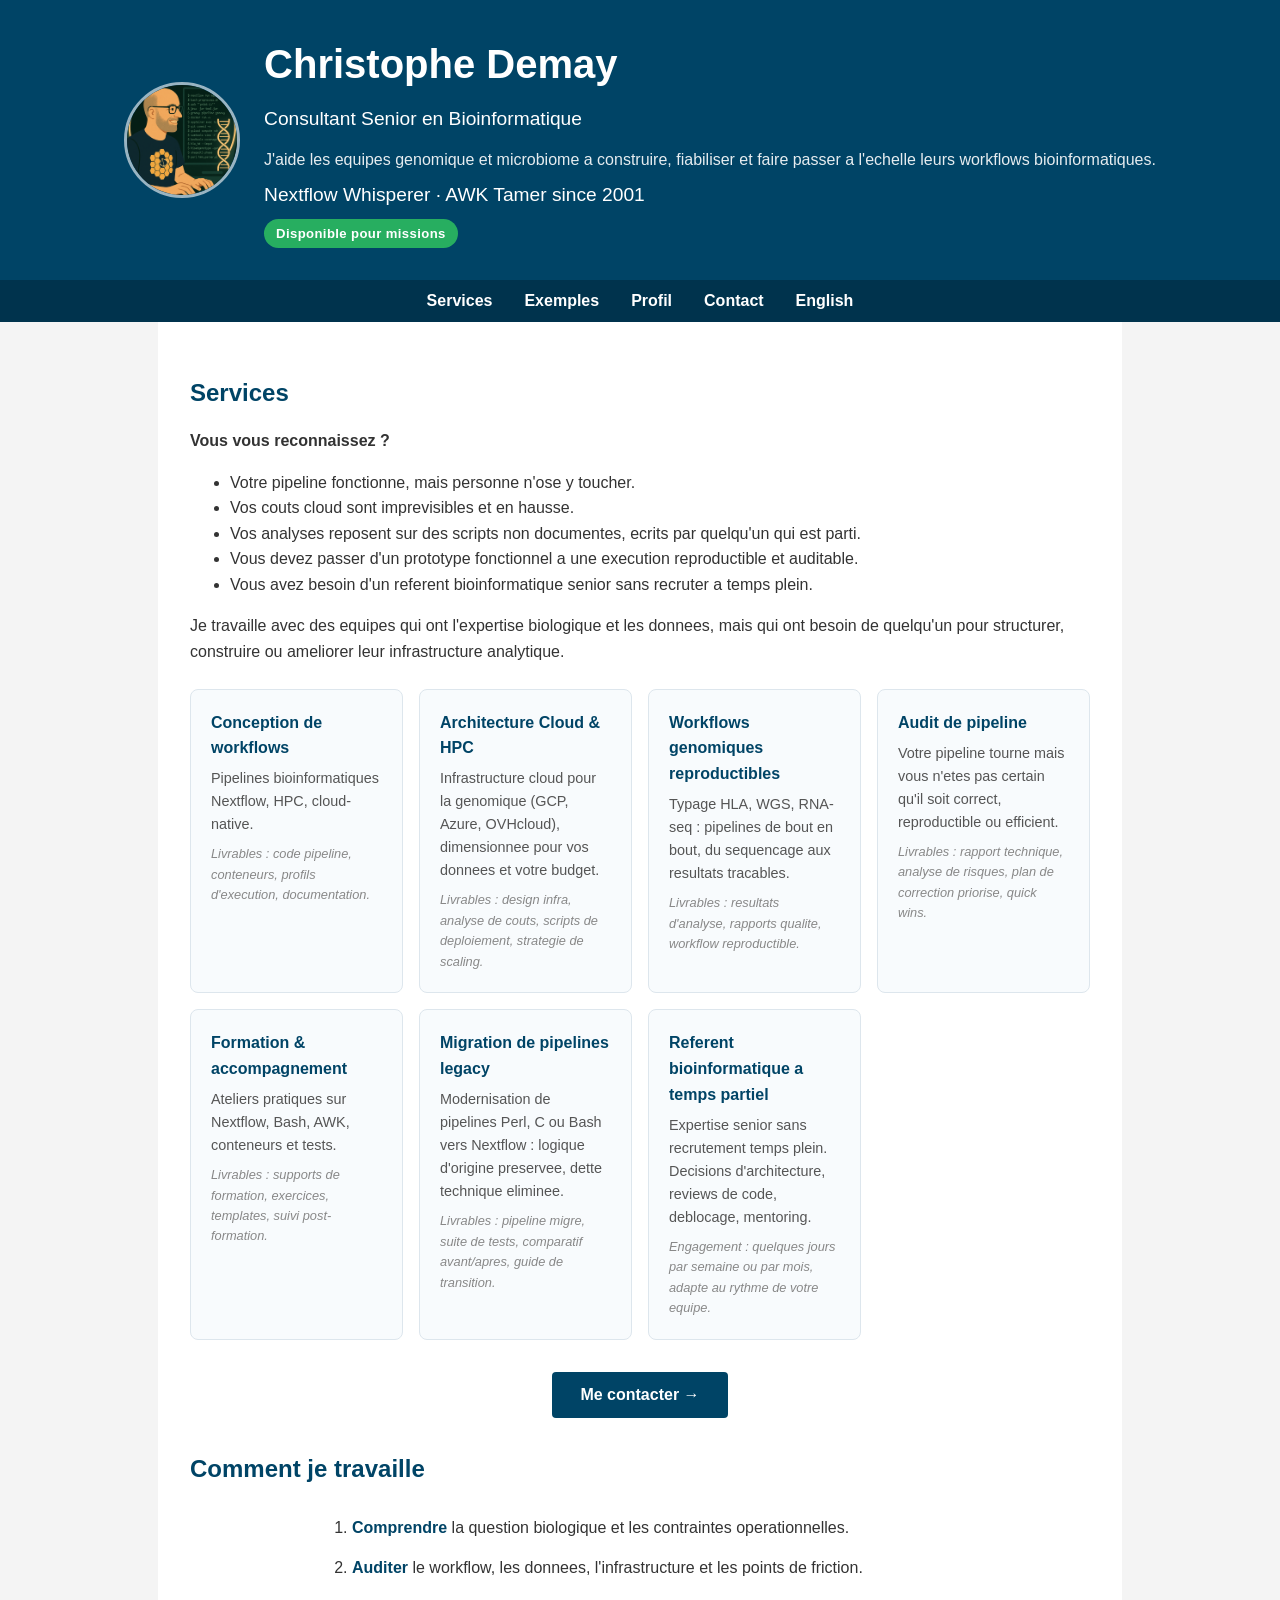
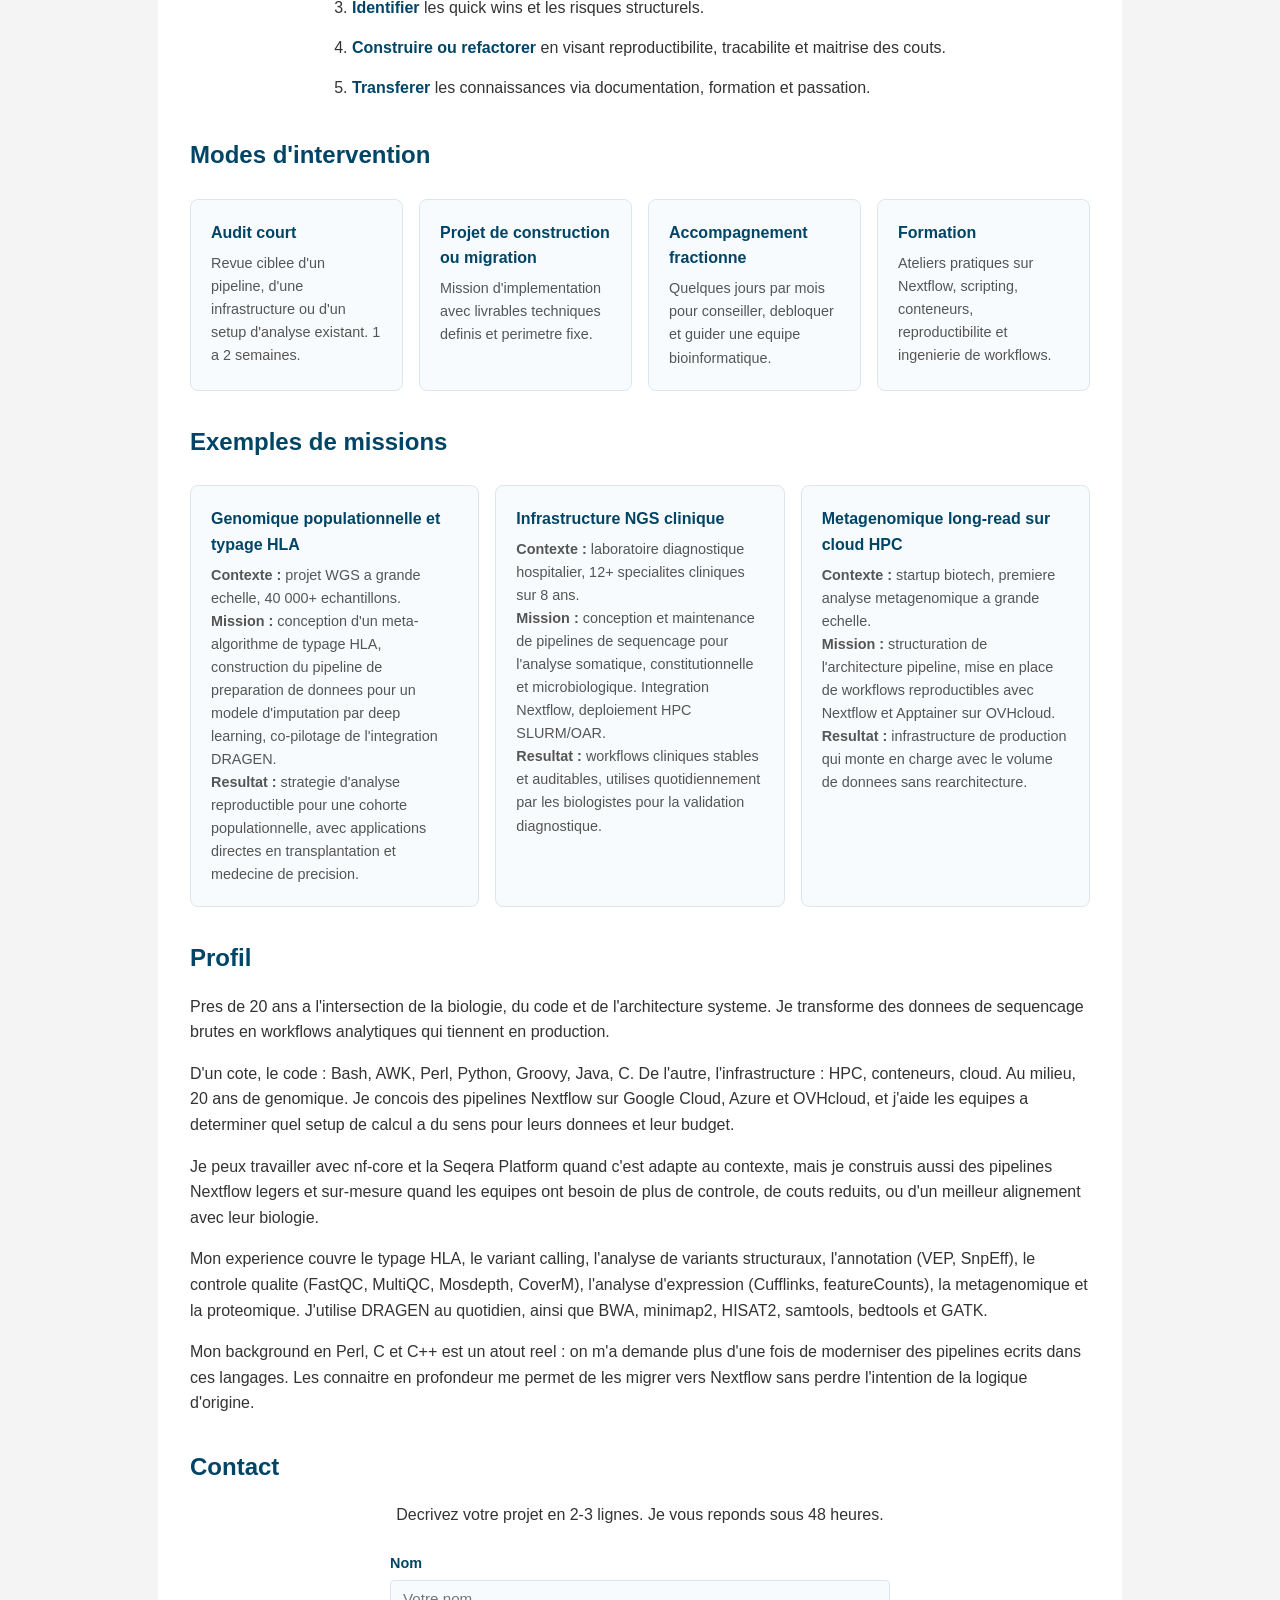
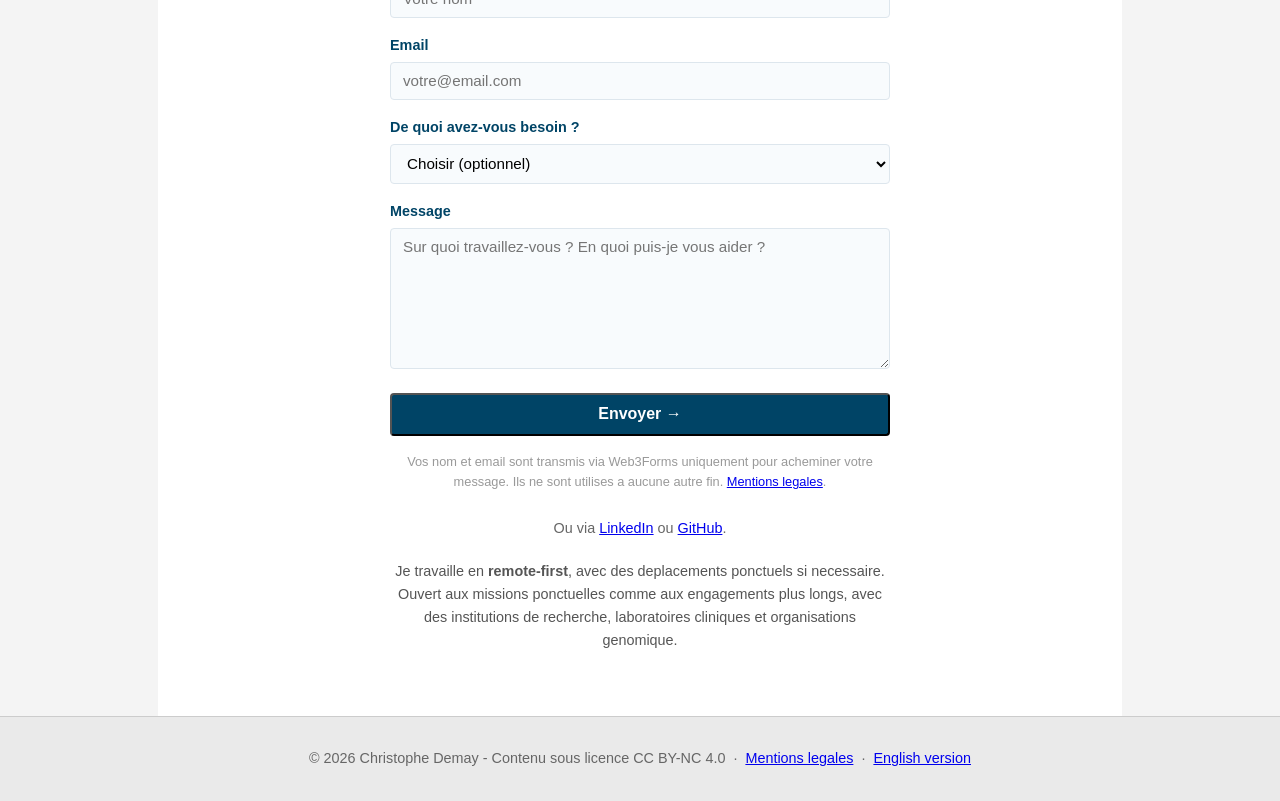
==== fr.html @ ed9c67dd "feat: add French landing page for client acquisition Create fr.html with commercial-oriented French " ====
<!DOCTYPE html>
<html lang="fr">
<head>
  <!-- Cookiebot script -->
  <script id="Cookiebot" src="https://consent.cookiebot.com/uc.js" data-cbid="8d330496-7b07-41db-9aa6-89eb2aed3927" data-blockingmode="auto" type="text/javascript"></script>
  <meta charset="UTF-8" />
  <meta name="viewport" content="width=device-width, initial-scale=1.0" />
  <meta name="description" content="Consultant freelance en bioinformatique : pipelines Nextflow, infrastructure HPC/cloud, migration de pipelines legacy, audit et accompagnement d'equipes genomique et microbiome." />
  <meta name="keywords" content="Christophe Demay, bioinformatique, consultant, Nextflow, genomique, pipelines, HPC, cloud, OVHcloud" />
  <meta name="author" content="Christophe Demay" />
  <title>Christophe Demay | Consultant Bioinformatique</title>
  <link rel="stylesheet" href="style.css" />
  <link rel="icon" href="favico.ico" />
  <link rel="canonical" href="https://chrstphdm.github.io/fr.html" />
  <link rel="alternate" hreflang="en" href="https://chrstphdm.github.io/" />
  <link rel="alternate" hreflang="fr" href="https://chrstphdm.github.io/fr.html" />
  <meta name="theme-color" content="#004466" />
  <meta property="og:type" content="profile" />
  <meta property="og:url" content="https://chrstphdm.github.io/fr.html" />
  <meta property="og:title" content="Christophe Demay | Consultant Bioinformatique" />
  <meta property="og:description" content="Consultant freelance en bioinformatique : pipelines Nextflow, infrastructure HPC/cloud, audit et accompagnement." />
  <meta property="og:image" content="https://chrstphdm.github.io/images/avatar.png" />
  <meta property="og:locale" content="fr_FR" />
</head>
<body>
  <header>
    <div class="header-inner">
      <img src="images/avatar.png" alt="Christophe Demay" class="avatar" />
      <div class="header-text">
        <h1>Christophe Demay</h1>
        <p>Consultant Senior en Bioinformatique</p>
        <p class="header-promise">J'aide les equipes genomique et microbiome a construire, fiabiliser et faire passer a l'echelle leurs workflows bioinformatiques.</p>
        <p>Nextflow Whisperer · AWK Tamer since 2001</p>
        <span class="badge-available">Disponible pour missions</span>
      </div>
    </div>
  </header>

  <nav>
    <ul>
      <li><a href="#services">Services</a></li>
      <li><a href="#exemples">Exemples</a></li>
      <li><a href="#profil">Profil</a></li>
      <li><a href="#contact">Contact</a></li>
      <li><a href="index.html">English</a></li>
    </ul>
  </nav>

  <main>
    <section id="services">
      <h2>Services</h2>
      <p><strong>Vous vous reconnaissez ?</strong></p>
      <ul>
        <li>Votre pipeline fonctionne, mais personne n'ose y toucher.</li>
        <li>Vos couts cloud sont imprevisibles et en hausse.</li>
        <li>Vos analyses reposent sur des scripts non documentes, ecrits par quelqu'un qui est parti.</li>
        <li>Vous devez passer d'un prototype fonctionnel a une execution reproductible et auditable.</li>
        <li>Vous avez besoin d'un referent bioinformatique senior sans recruter a temps plein.</li>
      </ul>
      <p>Je travaille avec des equipes qui ont l'expertise biologique et les donnees, mais qui ont besoin de quelqu'un pour structurer, construire ou ameliorer leur infrastructure analytique.</p>
      <div class="service-cards">
        <div class="card">
          <h3>Conception de workflows</h3>
          <p>Pipelines bioinformatiques Nextflow, HPC, cloud-native.</p>
          <p class="card-deliverables">Livrables : code pipeline, conteneurs, profils d'execution, documentation.</p>
        </div>
        <div class="card">
          <h3>Architecture Cloud & HPC</h3>
          <p>Infrastructure cloud pour la genomique (GCP, Azure, OVHcloud), dimensionnee pour vos donnees et votre budget.</p>
          <p class="card-deliverables">Livrables : design infra, analyse de couts, scripts de deploiement, strategie de scaling.</p>
        </div>
        <div class="card">
          <h3>Workflows genomiques reproductibles</h3>
          <p>Typage HLA, WGS, RNA-seq : pipelines de bout en bout, du sequencage aux resultats tracables.</p>
          <p class="card-deliverables">Livrables : resultats d'analyse, rapports qualite, workflow reproductible.</p>
        </div>
        <div class="card">
          <h3>Audit de pipeline</h3>
          <p>Votre pipeline tourne mais vous n'etes pas certain qu'il soit correct, reproductible ou efficient.</p>
          <p class="card-deliverables">Livrables : rapport technique, analyse de risques, plan de correction priorise, quick wins.</p>
        </div>
        <div class="card">
          <h3>Formation & accompagnement</h3>
          <p>Ateliers pratiques sur Nextflow, Bash, AWK, conteneurs et tests.</p>
          <p class="card-deliverables">Livrables : supports de formation, exercices, templates, suivi post-formation.</p>
        </div>
        <div class="card">
          <h3>Migration de pipelines legacy</h3>
          <p>Modernisation de pipelines Perl, C ou Bash vers Nextflow : logique d'origine preservee, dette technique eliminee.</p>
          <p class="card-deliverables">Livrables : pipeline migre, suite de tests, comparatif avant/apres, guide de transition.</p>
        </div>
        <div class="card">
          <h3>Referent bioinformatique a temps partiel</h3>
          <p>Expertise senior sans recrutement temps plein. Decisions d'architecture, reviews de code, deblocage, mentoring.</p>
          <p class="card-deliverables">Engagement : quelques jours par semaine ou par mois, adapte au rythme de votre equipe.</p>
        </div>
      </div>
      <p style="text-align: center; margin-top: 1.5rem;">
        <a href="#contact" class="btn-cta">Me contacter →</a>
      </p>
    </section>

    <section id="methode">
      <h2>Comment je travaille</h2>
      <ol class="how-steps">
        <li><strong>Comprendre</strong> la question biologique et les contraintes operationnelles.</li>
        <li><strong>Auditer</strong> le workflow, les donnees, l'infrastructure et les points de friction.</li>
        <li><strong>Identifier</strong> les quick wins et les risques structurels.</li>
        <li><strong>Construire ou refactorer</strong> en visant reproductibilite, tracabilite et maitrise des couts.</li>
        <li><strong>Transferer</strong> les connaissances via documentation, formation et passation.</li>
      </ol>
    </section>

    <section id="engagement">
      <h2>Modes d'intervention</h2>
      <div class="service-cards">
        <div class="card">
          <h3>Audit court</h3>
          <p>Revue ciblee d'un pipeline, d'une infrastructure ou d'un setup d'analyse existant. 1 a 2 semaines.</p>
        </div>
        <div class="card">
          <h3>Projet de construction ou migration</h3>
          <p>Mission d'implementation avec livrables techniques definis et perimetre fixe.</p>
        </div>
        <div class="card">
          <h3>Accompagnement fractionne</h3>
          <p>Quelques jours par mois pour conseiller, debloquer et guider une equipe bioinformatique.</p>
        </div>
        <div class="card">
          <h3>Formation</h3>
          <p>Ateliers pratiques sur Nextflow, scripting, conteneurs, reproductibilite et ingenierie de workflows.</p>
        </div>
      </div>
    </section>

    <section id="exemples">
      <h2>Exemples de missions</h2>
      <div class="service-cards">
        <div class="card">
          <h3>Genomique populationnelle et typage HLA</h3>
          <p><strong>Contexte :</strong> projet WGS a grande echelle, 40 000+ echantillons.</p>
          <p><strong>Mission :</strong> conception d'un meta-algorithme de typage HLA, construction du pipeline de preparation de donnees pour un modele d'imputation par deep learning, co-pilotage de l'integration DRAGEN.</p>
          <p><strong>Resultat :</strong> strategie d'analyse reproductible pour une cohorte populationnelle, avec applications directes en transplantation et medecine de precision.</p>
        </div>
        <div class="card">
          <h3>Infrastructure NGS clinique</h3>
          <p><strong>Contexte :</strong> laboratoire diagnostique hospitalier, 12+ specialites cliniques sur 8 ans.</p>
          <p><strong>Mission :</strong> conception et maintenance de pipelines de sequencage pour l'analyse somatique, constitutionnelle et microbiologique. Integration Nextflow, deploiement HPC SLURM/OAR.</p>
          <p><strong>Resultat :</strong> workflows cliniques stables et auditables, utilises quotidiennement par les biologistes pour la validation diagnostique.</p>
        </div>
        <div class="card">
          <h3>Metagenomique long-read sur cloud HPC</h3>
          <p><strong>Contexte :</strong> startup biotech, premiere analyse metagenomique a grande echelle.</p>
          <p><strong>Mission :</strong> structuration de l'architecture pipeline, mise en place de workflows reproductibles avec Nextflow et Apptainer sur OVHcloud.</p>
          <p><strong>Resultat :</strong> infrastructure de production qui monte en charge avec le volume de donnees sans rearchitecture.</p>
        </div>
      </div>
    </section>

    <section id="profil">
      <h2>Profil</h2>
      <p>
        Pres de 20 ans a l'intersection de la biologie, du code et de l'architecture systeme. Je transforme des donnees de sequencage brutes en workflows analytiques qui tiennent en production.
      </p>
      <p>
        D'un cote, le code : Bash, AWK, Perl, Python, Groovy, Java, C. De l'autre, l'infrastructure : HPC, conteneurs, cloud. Au milieu, 20 ans de genomique. Je concois des pipelines Nextflow sur Google Cloud, Azure et OVHcloud, et j'aide les equipes a determiner quel setup de calcul a du sens pour leurs donnees et leur budget.
      </p>
      <p>
        Je peux travailler avec nf-core et la Seqera Platform quand c'est adapte au contexte, mais je construis aussi des pipelines Nextflow legers et sur-mesure quand les equipes ont besoin de plus de controle, de couts reduits, ou d'un meilleur alignement avec leur biologie.
      </p>
      <p>
        Mon experience couvre le typage HLA, le variant calling, l'analyse de variants structuraux, l'annotation (VEP, SnpEff), le controle qualite (FastQC, MultiQC, Mosdepth, CoverM), l'analyse d'expression (Cufflinks, featureCounts), la metagenomique et la proteomique. J'utilise DRAGEN au quotidien, ainsi que BWA, minimap2, HISAT2, samtools, bedtools et GATK.
      </p>
      <p>
        Mon background en Perl, C et C++ est un atout reel : on m'a demande plus d'une fois de moderniser des pipelines ecrits dans ces langages. Les connaitre en profondeur me permet de les migrer vers Nextflow sans perdre l'intention de la logique d'origine.
      </p>
    </section>

    <section id="contact">
      <h2>Contact</h2>
      <p style="text-align: center;">
        Decrivez votre projet en 2-3 lignes. Je vous reponds sous 48 heures.
      </p>
      <form action="https://api.web3forms.com/submit" method="POST" class="contact-form">
        <input type="hidden" name="access_key" value="b8518cfd-b0be-4934-83a4-379d0adad2c5" />
        <input type="hidden" name="subject" value="Nouveau message depuis chrstphdm.github.io (FR)" />
        <input type="hidden" name="redirect" value="https://chrstphdm.github.io/fr.html?sent=1" />
        <input type="checkbox" name="botcheck" style="display:none" />
        <div class="form-group">
          <label for="name">Nom</label>
          <input type="text" id="name" name="name" required placeholder="Votre nom" autocomplete="name" />
        </div>
        <div class="form-group">
          <label for="email">Email</label>
          <input type="email" id="email" name="email" required placeholder="votre@email.com" autocomplete="email" />
        </div>
        <div class="form-group">
          <label for="need">De quoi avez-vous besoin ?</label>
          <select id="need" name="need">
            <option value="" selected>Choisir (optionnel)</option>
            <option value="Audit de pipeline">Audit de pipeline</option>
            <option value="Developpement Nextflow">Developpement Nextflow</option>
            <option value="Architecture Cloud/HPC">Architecture Cloud/HPC</option>
            <option value="Migration legacy">Migration legacy</option>
            <option value="Formation">Formation</option>
            <option value="Referent a temps partiel">Referent a temps partiel</option>
            <option value="Je ne sais pas encore">Je ne sais pas encore</option>
          </select>
        </div>
        <div class="form-group">
          <label for="message">Message</label>
          <textarea id="message" name="message" rows="5" required placeholder="Sur quoi travaillez-vous ? En quoi puis-je vous aider ?"></textarea>
        </div>
        <button type="submit" class="btn-cta">Envoyer →</button>
        <p class="form-privacy">Vos nom et email sont transmis via Web3Forms uniquement pour acheminer votre message. Ils ne sont utilises a aucune autre fin. <a href="mentions-legales.html">Mentions legales</a>.</p>
      </form>
      <p style="text-align: center; margin-top: 1.5rem; font-size: 0.9rem; color: #666;">
        Ou via
        <a href="https://www.linkedin.com/in/christophedemay" target="_blank" rel="noopener noreferrer">LinkedIn</a>
        ou
        <a href="https://github.com/chrstphdm" target="_blank" rel="noopener noreferrer">GitHub</a>.
      </p>
      <p class="contact-note">
        Je travaille en <strong>remote-first</strong>, avec des deplacements ponctuels si necessaire.
        Ouvert aux missions ponctuelles comme aux engagements plus longs, avec des institutions de recherche,
        laboratoires cliniques et organisations genomique.
      </p>
    </section>
  </main>

  <button id="back-to-top" aria-label="Retour en haut" onclick="window.scrollTo({top:0,behavior:'smooth'})">↑</button>

  <footer>
    <p>&copy; 2026 Christophe Demay - Contenu sous licence CC BY-NC 4.0 &nbsp;·&nbsp; <a href="mentions-legales.html">Mentions legales</a> &nbsp;·&nbsp; <a href="index.html">English version</a></p>
  </footer>
  <script>
    const btn = document.getElementById('back-to-top');
    window.addEventListener('scroll', () => {
      btn.classList.toggle('visible', window.scrollY > 300);
    });

    if (new URLSearchParams(window.location.search).get('sent') === '1') {
      const banner = document.createElement('div');
      banner.className = 'sent-banner';
      banner.textContent = 'Message envoye. Je vous reponds sous 48 heures.';
      document.body.prepend(banner);
      setTimeout(() => banner.remove(), 6000);
    }
  </script>
</body>
</html>
---- style.css ----
/* Header with avatar */
.header-inner {
  display: flex;
  align-items: center;
  justify-content: center;
  gap: 1.5rem;
  flex-wrap: wrap;
}

.header-text {
  text-align: left;
}

.avatar {
  width: 110px;
  height: 110px;
  border-radius: 50%;
  border: 3px solid rgba(255, 255, 255, 0.6);
  object-fit: cover;
  flex-shrink: 0;
}

.badge-available {
  display: inline-block;
  margin-top: 0.5rem;
  padding: 0.25rem 0.75rem;
  background: #27ae60;
  color: #fff;
  border-radius: 999px;
  font-size: 0.82rem;
  font-weight: 600;
  letter-spacing: 0.03em;
}

/* General styles */
html {
  scroll-behavior: smooth;
}

body {
    font-family: -apple-system, BlinkMacSystemFont, "Segoe UI", Roboto, Oxygen, Ubuntu, Cantarell, "Open Sans", "Helvetica Neue", sans-serif;
    line-height: 1.6;
    margin: 0;
    padding: 0;
    background-color: #f4f4f4;
    color: #333;
  }
  
  /* Header */
  header {
    background: #004466;
    color: #fff;
    padding: 2rem 1rem;
    text-align: center;
  }
  
  header h1 {
    margin: 0;
    font-size: 2.5rem;
  }
  
  header p {
    margin: 0.5rem 0 0;
    font-size: 1.2rem;
  }
  
  /* Navigation */
  nav {
    background: #00334d;
    padding: 0.5rem;
  }
  
  nav ul {
    list-style: none;
    display: flex;
    justify-content: center;
    margin: 0;
    padding: 0;
  }
  
  nav li {
    margin: 0 1rem;
  }
  
  nav a {
    color: #fff;
    text-decoration: none;
    font-weight: bold;
  }
  
  nav a:hover {
    text-decoration: underline;
  }
  
  /* Main content */
  main {
    padding: 2rem;
    max-width: 900px;
    margin: auto;
    background: #fff;
  }
  
  section {
    margin-bottom: 2rem;
  }
  
  h2 {
    color: #004466;
    margin-bottom: 1rem;
  }
  
  /* Footer */
  footer {
    background: #eaeaea;
    text-align: center;
    padding: 1rem;
    font-size: 0.9rem;
    color: #666;
    border-top: 1px solid #ccc;
  }
  
  /* Responsive */
  @media (max-width: 600px) {
    nav ul {
      flex-direction: column;
    }
  
    nav li {
      margin: 0.5rem 0;
    }
  
    main {
      padding: 1rem;
    }

    .header-text {
      text-align: center;
    }
  }

/* Service cards */
.service-cards {
  display: grid;
  grid-template-columns: repeat(auto-fit, minmax(200px, 1fr));
  gap: 1rem;
  margin: 1.5rem 0;
}

.card {
  border: 1px solid #dde6ed;
  border-radius: 8px;
  padding: 1.25rem;
  background: #f8fbfd;
  transition: box-shadow 0.2s;
}

.card:hover {
  box-shadow: 0 4px 12px rgba(0, 68, 102, 0.12);
}

.card h3 {
  color: #004466;
  margin: 0 0 0.4rem;
  font-size: 1rem;
}

.card p {
  margin: 0;
  font-size: 0.9rem;
  color: #555;
}

.card-deliverables {
  margin-top: 0.5rem !important;
  font-size: 0.8rem !important;
  color: #888 !important;
  font-style: italic;
}

.header-promise {
  font-size: 1rem;
  opacity: 0.9;
  font-weight: 400;
  margin-top: 0.75rem !important;
  margin-bottom: 0.25rem !important;
}

.how-steps {
  max-width: 600px;
  margin: 1.5rem auto;
  padding-left: 1.5rem;
  line-height: 2;
  font-size: 1rem;
  color: #333;
}

.how-steps li {
  margin-bottom: 0.5rem;
}

.how-steps strong {
  color: #004466;
}

  /* Logo grid for collaborations */
  .logo-grid {
    display: flex;
    flex-wrap: wrap;
    gap: 1.5rem;
    justify-content: center;
    align-items: center;
    margin: 1.5rem 0;
  }

  .logo-grid img {
    max-height: 80px;
    max-width: 160px;
    object-fit: contain;
    filter: grayscale(100%);
    transition: filter 0.3s ease;
  }

  .logo-grid img:hover {
    filter: none;
  }

.contact-icons {
  display: flex;
  gap: 1.5rem;
  justify-content: center;
  align-items: center;
  margin-top: 1rem;
}

.contact-icons img {
  width: 32px;
  height: 32px;
  filter: grayscale(100%);
  transition: filter 0.3s ease;
}

.contact-icons img:hover {
  filter: none;
}

.hero {
  background-color: #eaf3f9;
  color: #00334d;
  text-align: center;
  padding: 1rem;
  font-size: 1.2rem;
  font-weight: 500;
  border-bottom: 1px solid #ccc;
}

.btn-cta {
  display: inline-block;
  margin-top: 0.5rem;
  padding: 0.65rem 1.75rem;
  background: #004466;
  color: #fff;
  border-radius: 4px;
  text-decoration: none;
  font-weight: 600;
  font-size: 1rem;
  transition: background 0.2s;
}

.btn-cta:hover {
  background: #00334d;
}

.contact-form {
  max-width: 500px;
  margin: 1.5rem auto 0;
  display: flex;
  flex-direction: column;
  gap: 1rem;
}

.form-group {
  display: flex;
  flex-direction: column;
  gap: 0.3rem;
}

.form-group label {
  font-size: 0.9rem;
  font-weight: 600;
  color: #004466;
}

.form-group input,
.form-group textarea,
.form-group select {
  padding: 0.6rem 0.75rem;
  border: 1px solid #dde6ed;
  border-radius: 4px;
  font-size: 0.95rem;
  font-family: inherit;
  background: #f8fbfd;
  transition: border-color 0.2s;
}

.form-group input:focus,
.form-group textarea:focus,
.form-group select:focus {
  outline: none;
  border-color: #004466;
  background: #fff;
}

.form-group textarea {
  resize: vertical;
  min-height: 120px;
}

.sent-banner {
  position: fixed;
  top: 1rem;
  left: 50%;
  transform: translateX(-50%);
  background: #27ae60;
  color: #fff;
  padding: 0.75rem 1.5rem;
  border-radius: 4px;
  font-weight: 600;
  font-size: 0.95rem;
  z-index: 200;
  box-shadow: 0 2px 8px rgba(0,0,0,0.15);
}

#back-to-top {
  position: fixed;
  bottom: 1.5rem;
  right: 1.5rem;
  width: 44px;
  height: 44px;
  background: #004466;
  color: #fff;
  border: none;
  border-radius: 50%;
  font-size: 1.1rem;
  cursor: pointer;
  opacity: 0;
  visibility: hidden;
  transition: opacity 0.3s, visibility 0.3s;
  z-index: 100;
}

#back-to-top.visible {
  opacity: 0.8;
  visibility: visible;
}

#back-to-top:hover {
  opacity: 1;
}

.form-privacy {
  font-size: 0.8rem;
  color: #999;
  text-align: center;
  margin: 0;
}

.publications-earlier {
  font-size: 0.8rem;
  color: #999;
  text-transform: uppercase;
  letter-spacing: 0.06em;
  margin: 1.5rem 0 0.25rem 30px;
}

.contact-note {
  text-align: center;
  margin-top: 1.25rem;
  font-size: 0.9rem;
  color: #555;
  max-width: 500px;
  margin-left: auto;
  margin-right: auto;
}

/* Project & publications timeline styling */
#projects ul, #publications ul {
  list-style: none;
  padding-left: 0;
  position: relative;
}

#projects ul::before, #publications ul::before {
  content: '';
  position: absolute;
  left: 10px;
  top: 0;
  bottom: 0;
  width: 2px;
  background: #ccc;
}

#projects li, #publications li {
  position: relative;
  padding-left: 30px;
  margin-bottom: 1.5rem;
}

#projects li::before, #publications li::before {
  content: '';
  position: absolute;
  left: 4px;
  top: 6px;
  width: 12px;
  height: 12px;
  background: #004466;
  border-radius: 50%;
}
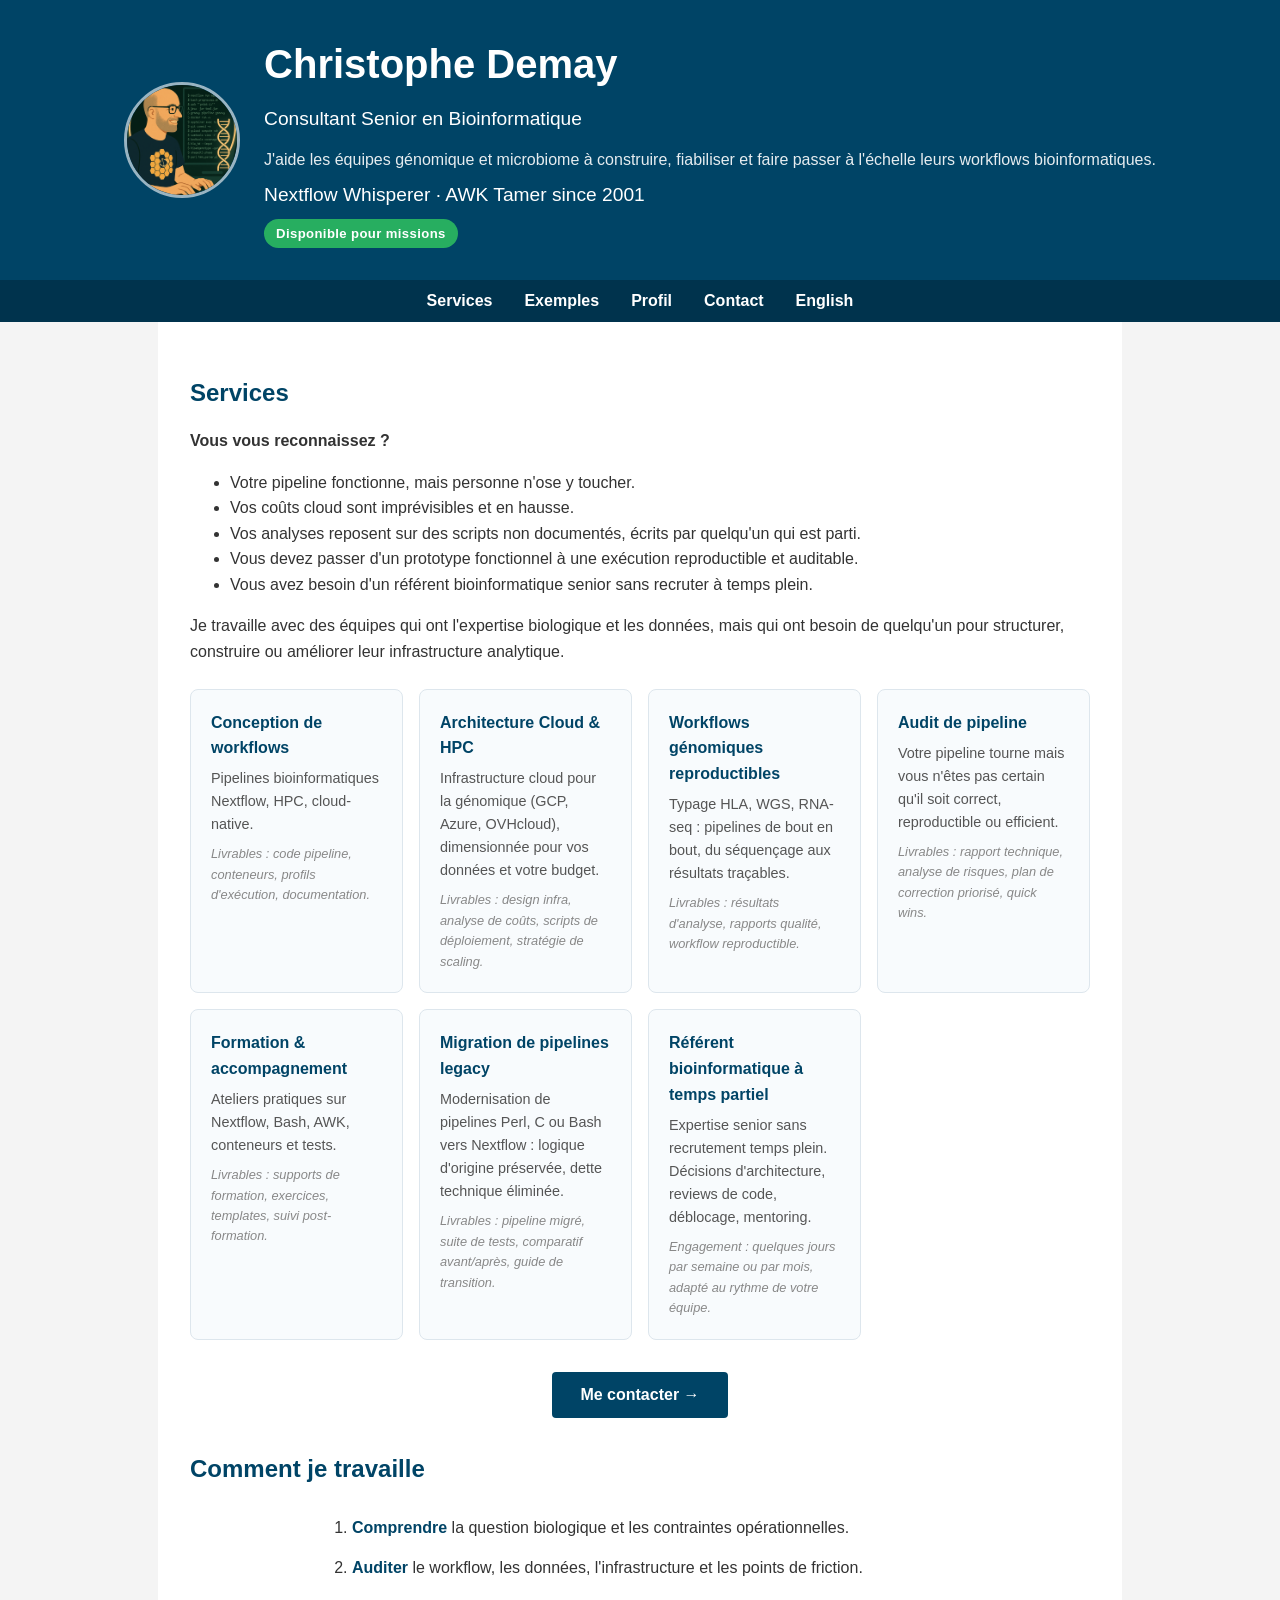
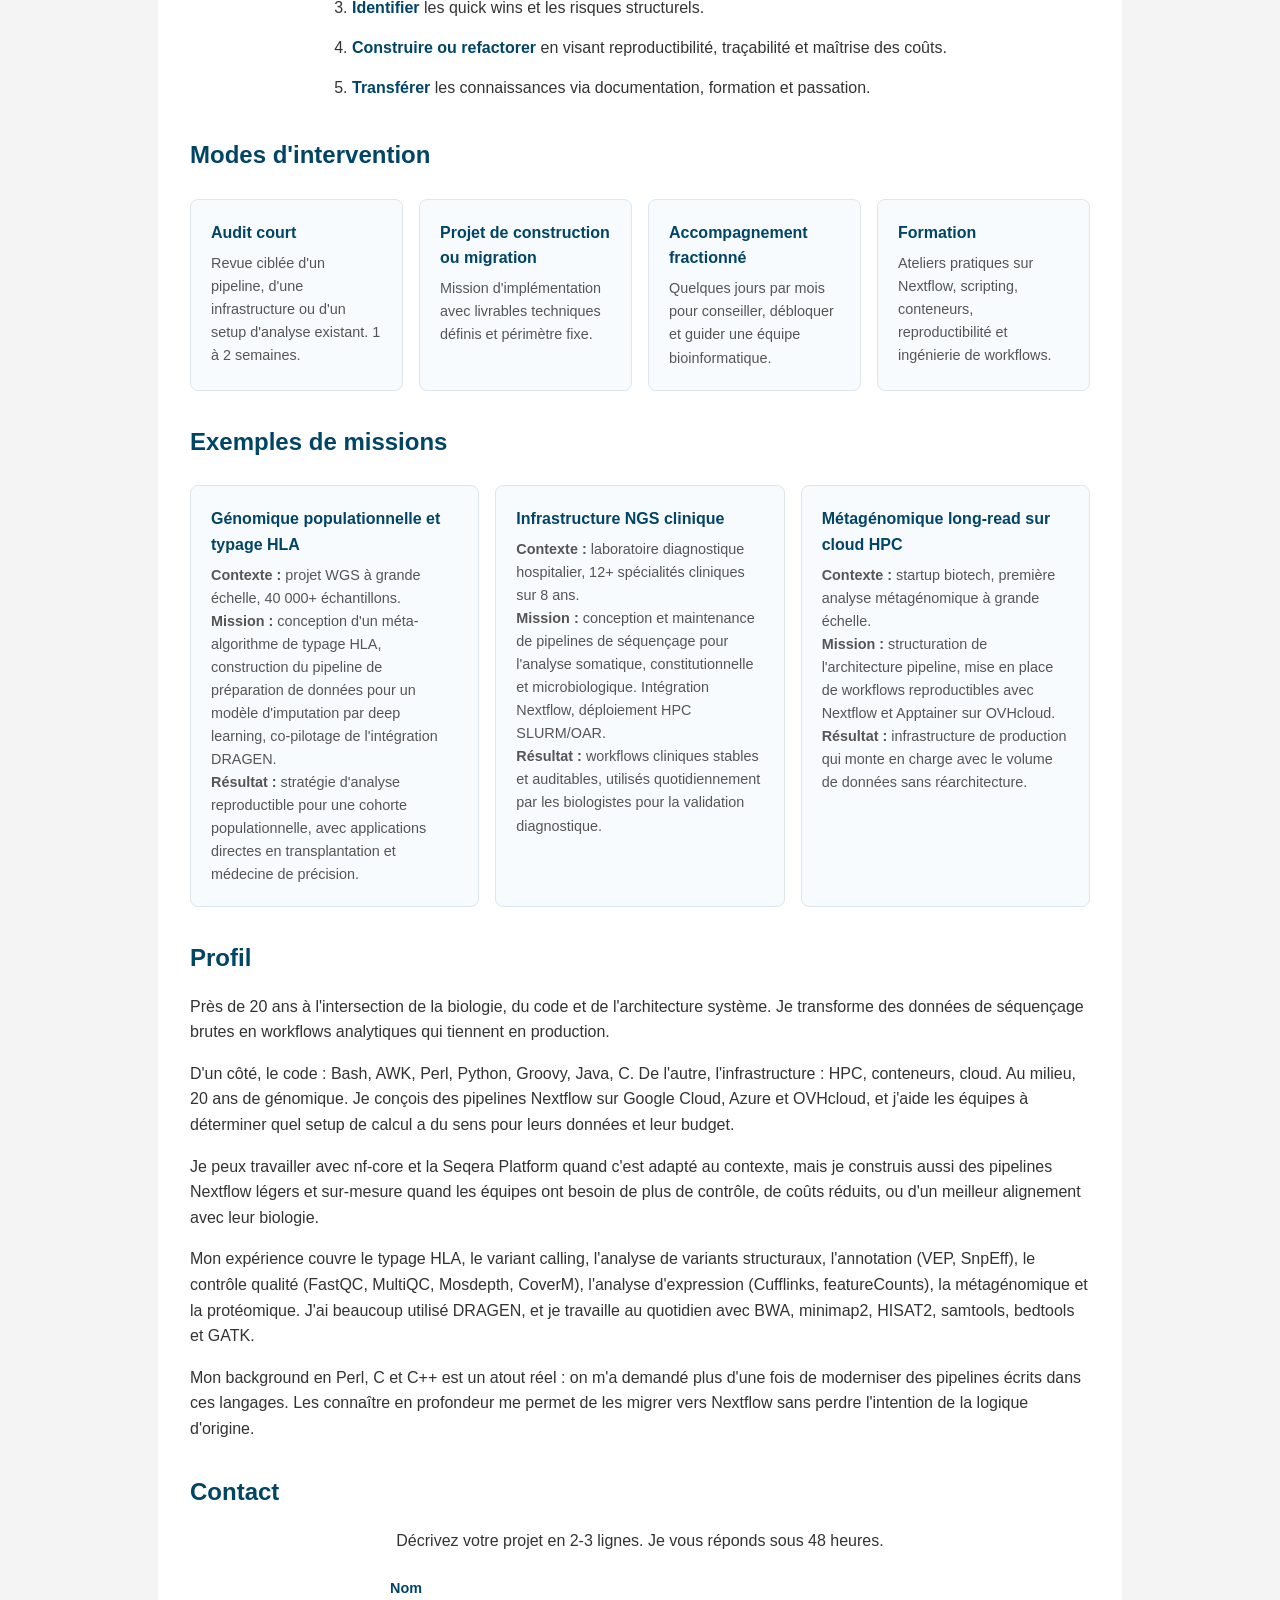
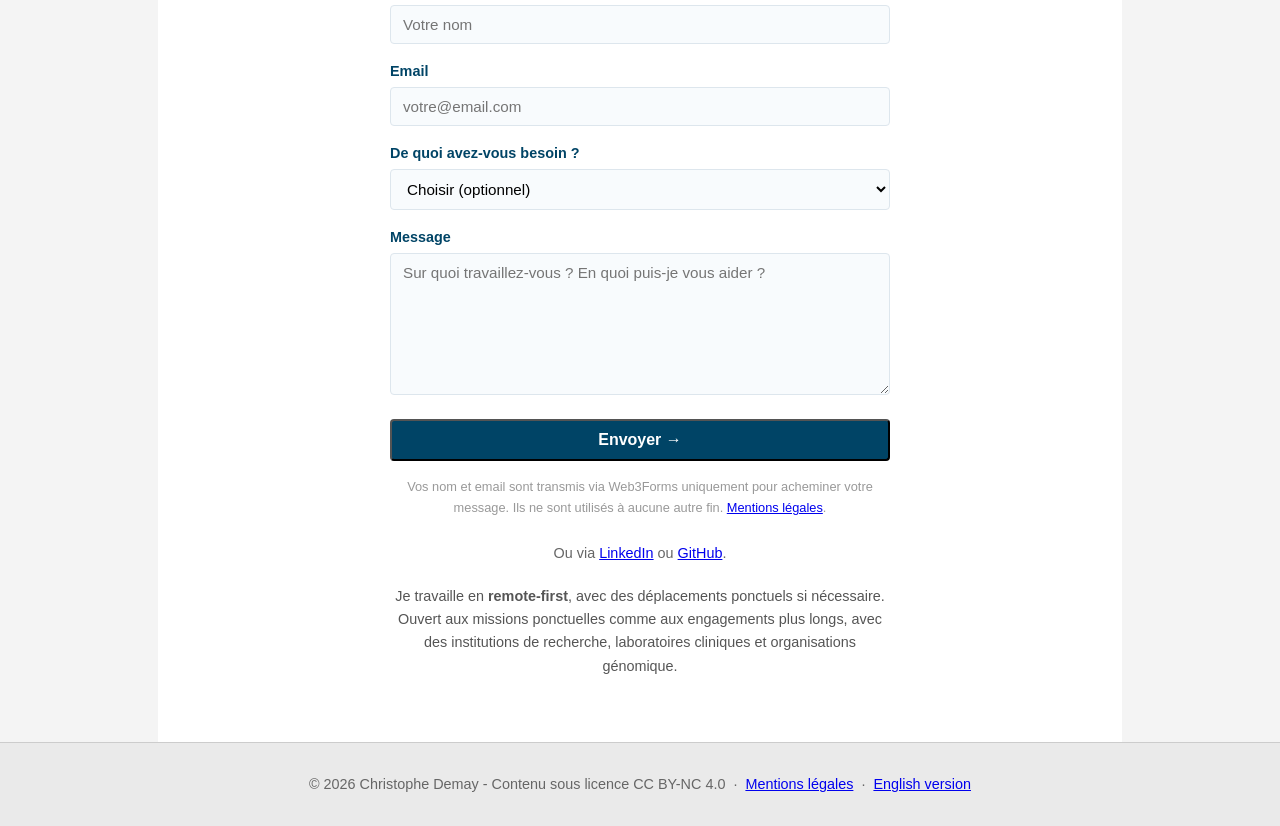
==== commit 9f9d2976: "fix: add accents/cedillas to French page, correct DRAGEN claim Fix all missing diacritics throughout" ====
--- a/fr.html
+++ b/fr.html
@@ -5,8 +5,8 @@
   <script id="Cookiebot" src="https://consent.cookiebot.com/uc.js" data-cbid="8d330496-7b07-41db-9aa6-89eb2aed3927" data-blockingmode="auto" type="text/javascript"></script>
   <meta charset="UTF-8" />
   <meta name="viewport" content="width=device-width, initial-scale=1.0" />
-  <meta name="description" content="Consultant freelance en bioinformatique : pipelines Nextflow, infrastructure HPC/cloud, migration de pipelines legacy, audit et accompagnement d'equipes genomique et microbiome." />
-  <meta name="keywords" content="Christophe Demay, bioinformatique, consultant, Nextflow, genomique, pipelines, HPC, cloud, OVHcloud" />
+  <meta name="description" content="Consultant freelance en bioinformatique : pipelines Nextflow, infrastructure HPC/cloud, migration de pipelines legacy, audit et accompagnement d'équipes génomique et microbiome." />
+  <meta name="keywords" content="Christophe Demay, bioinformatique, consultant, Nextflow, génomique, pipelines, HPC, cloud, OVHcloud" />
   <meta name="author" content="Christophe Demay" />
   <title>Christophe Demay | Consultant Bioinformatique</title>
   <link rel="stylesheet" href="style.css" />
@@ -29,7 +29,7 @@
       <div class="header-text">
         <h1>Christophe Demay</h1>
         <p>Consultant Senior en Bioinformatique</p>
-        <p class="header-promise">J'aide les equipes genomique et microbiome a construire, fiabiliser et faire passer a l'echelle leurs workflows bioinformatiques.</p>
+        <p class="header-promise">J'aide les équipes génomique et microbiome à construire, fiabiliser et faire passer à l'échelle leurs workflows bioinformatiques.</p>
         <p>Nextflow Whisperer · AWK Tamer since 2001</p>
         <span class="badge-available">Disponible pour missions</span>
       </div>
@@ -52,32 +52,32 @@
       <p><strong>Vous vous reconnaissez ?</strong></p>
       <ul>
         <li>Votre pipeline fonctionne, mais personne n'ose y toucher.</li>
-        <li>Vos couts cloud sont imprevisibles et en hausse.</li>
-        <li>Vos analyses reposent sur des scripts non documentes, ecrits par quelqu'un qui est parti.</li>
-        <li>Vous devez passer d'un prototype fonctionnel a une execution reproductible et auditable.</li>
-        <li>Vous avez besoin d'un referent bioinformatique senior sans recruter a temps plein.</li>
+        <li>Vos coûts cloud sont imprévisibles et en hausse.</li>
+        <li>Vos analyses reposent sur des scripts non documentés, écrits par quelqu'un qui est parti.</li>
+        <li>Vous devez passer d'un prototype fonctionnel à une exécution reproductible et auditable.</li>
+        <li>Vous avez besoin d'un référent bioinformatique senior sans recruter à temps plein.</li>
       </ul>
-      <p>Je travaille avec des equipes qui ont l'expertise biologique et les donnees, mais qui ont besoin de quelqu'un pour structurer, construire ou ameliorer leur infrastructure analytique.</p>
+      <p>Je travaille avec des équipes qui ont l'expertise biologique et les données, mais qui ont besoin de quelqu'un pour structurer, construire ou améliorer leur infrastructure analytique.</p>
       <div class="service-cards">
         <div class="card">
           <h3>Conception de workflows</h3>
           <p>Pipelines bioinformatiques Nextflow, HPC, cloud-native.</p>
-          <p class="card-deliverables">Livrables : code pipeline, conteneurs, profils d'execution, documentation.</p>
+          <p class="card-deliverables">Livrables : code pipeline, conteneurs, profils d'exécution, documentation.</p>
         </div>
         <div class="card">
           <h3>Architecture Cloud & HPC</h3>
-          <p>Infrastructure cloud pour la genomique (GCP, Azure, OVHcloud), dimensionnee pour vos donnees et votre budget.</p>
-          <p class="card-deliverables">Livrables : design infra, analyse de couts, scripts de deploiement, strategie de scaling.</p>
-        </div>
-        <div class="card">
-          <h3>Workflows genomiques reproductibles</h3>
-          <p>Typage HLA, WGS, RNA-seq : pipelines de bout en bout, du sequencage aux resultats tracables.</p>
-          <p class="card-deliverables">Livrables : resultats d'analyse, rapports qualite, workflow reproductible.</p>
+          <p>Infrastructure cloud pour la génomique (GCP, Azure, OVHcloud), dimensionnée pour vos données et votre budget.</p>
+          <p class="card-deliverables">Livrables : design infra, analyse de coûts, scripts de déploiement, stratégie de scaling.</p>
+        </div>
+        <div class="card">
+          <h3>Workflows génomiques reproductibles</h3>
+          <p>Typage HLA, WGS, RNA-seq : pipelines de bout en bout, du séquençage aux résultats traçables.</p>
+          <p class="card-deliverables">Livrables : résultats d'analyse, rapports qualité, workflow reproductible.</p>
         </div>
         <div class="card">
           <h3>Audit de pipeline</h3>
-          <p>Votre pipeline tourne mais vous n'etes pas certain qu'il soit correct, reproductible ou efficient.</p>
-          <p class="card-deliverables">Livrables : rapport technique, analyse de risques, plan de correction priorise, quick wins.</p>
+          <p>Votre pipeline tourne mais vous n'êtes pas certain qu'il soit correct, reproductible ou efficient.</p>
+          <p class="card-deliverables">Livrables : rapport technique, analyse de risques, plan de correction priorisé, quick wins.</p>
         </div>
         <div class="card">
           <h3>Formation & accompagnement</h3>
@@ -86,13 +86,13 @@
         </div>
         <div class="card">
           <h3>Migration de pipelines legacy</h3>
-          <p>Modernisation de pipelines Perl, C ou Bash vers Nextflow : logique d'origine preservee, dette technique eliminee.</p>
-          <p class="card-deliverables">Livrables : pipeline migre, suite de tests, comparatif avant/apres, guide de transition.</p>
-        </div>
-        <div class="card">
-          <h3>Referent bioinformatique a temps partiel</h3>
-          <p>Expertise senior sans recrutement temps plein. Decisions d'architecture, reviews de code, deblocage, mentoring.</p>
-          <p class="card-deliverables">Engagement : quelques jours par semaine ou par mois, adapte au rythme de votre equipe.</p>
+          <p>Modernisation de pipelines Perl, C ou Bash vers Nextflow : logique d'origine préservée, dette technique éliminée.</p>
+          <p class="card-deliverables">Livrables : pipeline migré, suite de tests, comparatif avant/après, guide de transition.</p>
+        </div>
+        <div class="card">
+          <h3>Référent bioinformatique à temps partiel</h3>
+          <p>Expertise senior sans recrutement temps plein. Décisions d'architecture, reviews de code, déblocage, mentoring.</p>
+          <p class="card-deliverables">Engagement : quelques jours par semaine ou par mois, adapté au rythme de votre équipe.</p>
         </div>
       </div>
       <p style="text-align: center; margin-top: 1.5rem;">
@@ -103,11 +103,11 @@
     <section id="methode">
       <h2>Comment je travaille</h2>
       <ol class="how-steps">
-        <li><strong>Comprendre</strong> la question biologique et les contraintes operationnelles.</li>
-        <li><strong>Auditer</strong> le workflow, les donnees, l'infrastructure et les points de friction.</li>
+        <li><strong>Comprendre</strong> la question biologique et les contraintes opérationnelles.</li>
+        <li><strong>Auditer</strong> le workflow, les données, l'infrastructure et les points de friction.</li>
         <li><strong>Identifier</strong> les quick wins et les risques structurels.</li>
-        <li><strong>Construire ou refactorer</strong> en visant reproductibilite, tracabilite et maitrise des couts.</li>
-        <li><strong>Transferer</strong> les connaissances via documentation, formation et passation.</li>
+        <li><strong>Construire ou refactorer</strong> en visant reproductibilité, traçabilité et maîtrise des coûts.</li>
+        <li><strong>Transférer</strong> les connaissances via documentation, formation et passation.</li>
       </ol>
     </section>
 
@@ -116,19 +116,19 @@
       <div class="service-cards">
         <div class="card">
           <h3>Audit court</h3>
-          <p>Revue ciblee d'un pipeline, d'une infrastructure ou d'un setup d'analyse existant. 1 a 2 semaines.</p>
+          <p>Revue ciblée d'un pipeline, d'une infrastructure ou d'un setup d'analyse existant. 1 à 2 semaines.</p>
         </div>
         <div class="card">
           <h3>Projet de construction ou migration</h3>
-          <p>Mission d'implementation avec livrables techniques definis et perimetre fixe.</p>
-        </div>
-        <div class="card">
-          <h3>Accompagnement fractionne</h3>
-          <p>Quelques jours par mois pour conseiller, debloquer et guider une equipe bioinformatique.</p>
+          <p>Mission d'implémentation avec livrables techniques définis et périmètre fixe.</p>
+        </div>
+        <div class="card">
+          <h3>Accompagnement fractionné</h3>
+          <p>Quelques jours par mois pour conseiller, débloquer et guider une équipe bioinformatique.</p>
         </div>
         <div class="card">
           <h3>Formation</h3>
-          <p>Ateliers pratiques sur Nextflow, scripting, conteneurs, reproductibilite et ingenierie de workflows.</p>
+          <p>Ateliers pratiques sur Nextflow, scripting, conteneurs, reproductibilité et ingénierie de workflows.</p>
         </div>
       </div>
     </section>
@@ -137,22 +137,22 @@
       <h2>Exemples de missions</h2>
       <div class="service-cards">
         <div class="card">
-          <h3>Genomique populationnelle et typage HLA</h3>
-          <p><strong>Contexte :</strong> projet WGS a grande echelle, 40 000+ echantillons.</p>
-          <p><strong>Mission :</strong> conception d'un meta-algorithme de typage HLA, construction du pipeline de preparation de donnees pour un modele d'imputation par deep learning, co-pilotage de l'integration DRAGEN.</p>
-          <p><strong>Resultat :</strong> strategie d'analyse reproductible pour une cohorte populationnelle, avec applications directes en transplantation et medecine de precision.</p>
+          <h3>Génomique populationnelle et typage HLA</h3>
+          <p><strong>Contexte :</strong> projet WGS à grande échelle, 40 000+ échantillons.</p>
+          <p><strong>Mission :</strong> conception d'un méta-algorithme de typage HLA, construction du pipeline de préparation de données pour un modèle d'imputation par deep learning, co-pilotage de l'intégration DRAGEN.</p>
+          <p><strong>Résultat :</strong> stratégie d'analyse reproductible pour une cohorte populationnelle, avec applications directes en transplantation et médecine de précision.</p>
         </div>
         <div class="card">
           <h3>Infrastructure NGS clinique</h3>
-          <p><strong>Contexte :</strong> laboratoire diagnostique hospitalier, 12+ specialites cliniques sur 8 ans.</p>
-          <p><strong>Mission :</strong> conception et maintenance de pipelines de sequencage pour l'analyse somatique, constitutionnelle et microbiologique. Integration Nextflow, deploiement HPC SLURM/OAR.</p>
-          <p><strong>Resultat :</strong> workflows cliniques stables et auditables, utilises quotidiennement par les biologistes pour la validation diagnostique.</p>
-        </div>
-        <div class="card">
-          <h3>Metagenomique long-read sur cloud HPC</h3>
-          <p><strong>Contexte :</strong> startup biotech, premiere analyse metagenomique a grande echelle.</p>
+          <p><strong>Contexte :</strong> laboratoire diagnostique hospitalier, 12+ spécialités cliniques sur 8 ans.</p>
+          <p><strong>Mission :</strong> conception et maintenance de pipelines de séquençage pour l'analyse somatique, constitutionnelle et microbiologique. Intégration Nextflow, déploiement HPC SLURM/OAR.</p>
+          <p><strong>Résultat :</strong> workflows cliniques stables et auditables, utilisés quotidiennement par les biologistes pour la validation diagnostique.</p>
+        </div>
+        <div class="card">
+          <h3>Métagénomique long-read sur cloud HPC</h3>
+          <p><strong>Contexte :</strong> startup biotech, première analyse métagénomique à grande échelle.</p>
           <p><strong>Mission :</strong> structuration de l'architecture pipeline, mise en place de workflows reproductibles avec Nextflow et Apptainer sur OVHcloud.</p>
-          <p><strong>Resultat :</strong> infrastructure de production qui monte en charge avec le volume de donnees sans rearchitecture.</p>
+          <p><strong>Résultat :</strong> infrastructure de production qui monte en charge avec le volume de données sans réarchitecture.</p>
         </div>
       </div>
     </section>
@@ -160,26 +160,26 @@
     <section id="profil">
       <h2>Profil</h2>
       <p>
-        Pres de 20 ans a l'intersection de la biologie, du code et de l'architecture systeme. Je transforme des donnees de sequencage brutes en workflows analytiques qui tiennent en production.
-      </p>
-      <p>
-        D'un cote, le code : Bash, AWK, Perl, Python, Groovy, Java, C. De l'autre, l'infrastructure : HPC, conteneurs, cloud. Au milieu, 20 ans de genomique. Je concois des pipelines Nextflow sur Google Cloud, Azure et OVHcloud, et j'aide les equipes a determiner quel setup de calcul a du sens pour leurs donnees et leur budget.
-      </p>
-      <p>
-        Je peux travailler avec nf-core et la Seqera Platform quand c'est adapte au contexte, mais je construis aussi des pipelines Nextflow legers et sur-mesure quand les equipes ont besoin de plus de controle, de couts reduits, ou d'un meilleur alignement avec leur biologie.
-      </p>
-      <p>
-        Mon experience couvre le typage HLA, le variant calling, l'analyse de variants structuraux, l'annotation (VEP, SnpEff), le controle qualite (FastQC, MultiQC, Mosdepth, CoverM), l'analyse d'expression (Cufflinks, featureCounts), la metagenomique et la proteomique. J'utilise DRAGEN au quotidien, ainsi que BWA, minimap2, HISAT2, samtools, bedtools et GATK.
-      </p>
-      <p>
-        Mon background en Perl, C et C++ est un atout reel : on m'a demande plus d'une fois de moderniser des pipelines ecrits dans ces langages. Les connaitre en profondeur me permet de les migrer vers Nextflow sans perdre l'intention de la logique d'origine.
+        Près de 20 ans à l'intersection de la biologie, du code et de l'architecture système. Je transforme des données de séquençage brutes en workflows analytiques qui tiennent en production.
+      </p>
+      <p>
+        D'un côté, le code : Bash, AWK, Perl, Python, Groovy, Java, C. De l'autre, l'infrastructure : HPC, conteneurs, cloud. Au milieu, 20 ans de génomique. Je conçois des pipelines Nextflow sur Google Cloud, Azure et OVHcloud, et j'aide les équipes à déterminer quel setup de calcul a du sens pour leurs données et leur budget.
+      </p>
+      <p>
+        Je peux travailler avec nf-core et la Seqera Platform quand c'est adapté au contexte, mais je construis aussi des pipelines Nextflow légers et sur-mesure quand les équipes ont besoin de plus de contrôle, de coûts réduits, ou d'un meilleur alignement avec leur biologie.
+      </p>
+      <p>
+        Mon expérience couvre le typage HLA, le variant calling, l'analyse de variants structuraux, l'annotation (VEP, SnpEff), le contrôle qualité (FastQC, MultiQC, Mosdepth, CoverM), l'analyse d'expression (Cufflinks, featureCounts), la métagénomique et la protéomique. J'ai beaucoup utilisé DRAGEN, et je travaille au quotidien avec BWA, minimap2, HISAT2, samtools, bedtools et GATK.
+      </p>
+      <p>
+        Mon background en Perl, C et C++ est un atout réel : on m'a demandé plus d'une fois de moderniser des pipelines écrits dans ces langages. Les connaître en profondeur me permet de les migrer vers Nextflow sans perdre l'intention de la logique d'origine.
       </p>
     </section>
 
     <section id="contact">
       <h2>Contact</h2>
       <p style="text-align: center;">
-        Decrivez votre projet en 2-3 lignes. Je vous reponds sous 48 heures.
+        Décrivez votre projet en 2-3 lignes. Je vous réponds sous 48 heures.
       </p>
       <form action="https://api.web3forms.com/submit" method="POST" class="contact-form">
         <input type="hidden" name="access_key" value="b8518cfd-b0be-4934-83a4-379d0adad2c5" />
@@ -199,11 +199,11 @@
           <select id="need" name="need">
             <option value="" selected>Choisir (optionnel)</option>
             <option value="Audit de pipeline">Audit de pipeline</option>
-            <option value="Developpement Nextflow">Developpement Nextflow</option>
+            <option value="Développement Nextflow">Développement Nextflow</option>
             <option value="Architecture Cloud/HPC">Architecture Cloud/HPC</option>
             <option value="Migration legacy">Migration legacy</option>
             <option value="Formation">Formation</option>
-            <option value="Referent a temps partiel">Referent a temps partiel</option>
+            <option value="Référent à temps partiel">Référent à temps partiel</option>
             <option value="Je ne sais pas encore">Je ne sais pas encore</option>
           </select>
         </div>
@@ -212,7 +212,7 @@
           <textarea id="message" name="message" rows="5" required placeholder="Sur quoi travaillez-vous ? En quoi puis-je vous aider ?"></textarea>
         </div>
         <button type="submit" class="btn-cta">Envoyer →</button>
-        <p class="form-privacy">Vos nom et email sont transmis via Web3Forms uniquement pour acheminer votre message. Ils ne sont utilises a aucune autre fin. <a href="mentions-legales.html">Mentions legales</a>.</p>
+        <p class="form-privacy">Vos nom et email sont transmis via Web3Forms uniquement pour acheminer votre message. Ils ne sont utilisés à aucune autre fin. <a href="mentions-legales.html">Mentions légales</a>.</p>
       </form>
       <p style="text-align: center; margin-top: 1.5rem; font-size: 0.9rem; color: #666;">
         Ou via
@@ -221,9 +221,9 @@
         <a href="https://github.com/chrstphdm" target="_blank" rel="noopener noreferrer">GitHub</a>.
       </p>
       <p class="contact-note">
-        Je travaille en <strong>remote-first</strong>, avec des deplacements ponctuels si necessaire.
+        Je travaille en <strong>remote-first</strong>, avec des déplacements ponctuels si nécessaire.
         Ouvert aux missions ponctuelles comme aux engagements plus longs, avec des institutions de recherche,
-        laboratoires cliniques et organisations genomique.
+        laboratoires cliniques et organisations génomique.
       </p>
     </section>
   </main>
@@ -231,7 +231,7 @@
   <button id="back-to-top" aria-label="Retour en haut" onclick="window.scrollTo({top:0,behavior:'smooth'})">↑</button>
 
   <footer>
-    <p>&copy; 2026 Christophe Demay - Contenu sous licence CC BY-NC 4.0 &nbsp;·&nbsp; <a href="mentions-legales.html">Mentions legales</a> &nbsp;·&nbsp; <a href="index.html">English version</a></p>
+    <p>&copy; 2026 Christophe Demay - Contenu sous licence CC BY-NC 4.0 &nbsp;·&nbsp; <a href="mentions-legales.html">Mentions légales</a> &nbsp;·&nbsp; <a href="index.html">English version</a></p>
   </footer>
   <script>
     const btn = document.getElementById('back-to-top');
@@ -242,7 +242,7 @@
     if (new URLSearchParams(window.location.search).get('sent') === '1') {
       const banner = document.createElement('div');
       banner.className = 'sent-banner';
-      banner.textContent = 'Message envoye. Je vous reponds sous 48 heures.';
+      banner.textContent = 'Message envoyé. Je vous réponds sous 48 heures.';
       document.body.prepend(banner);
       setTimeout(() => banner.remove(), 6000);
     }
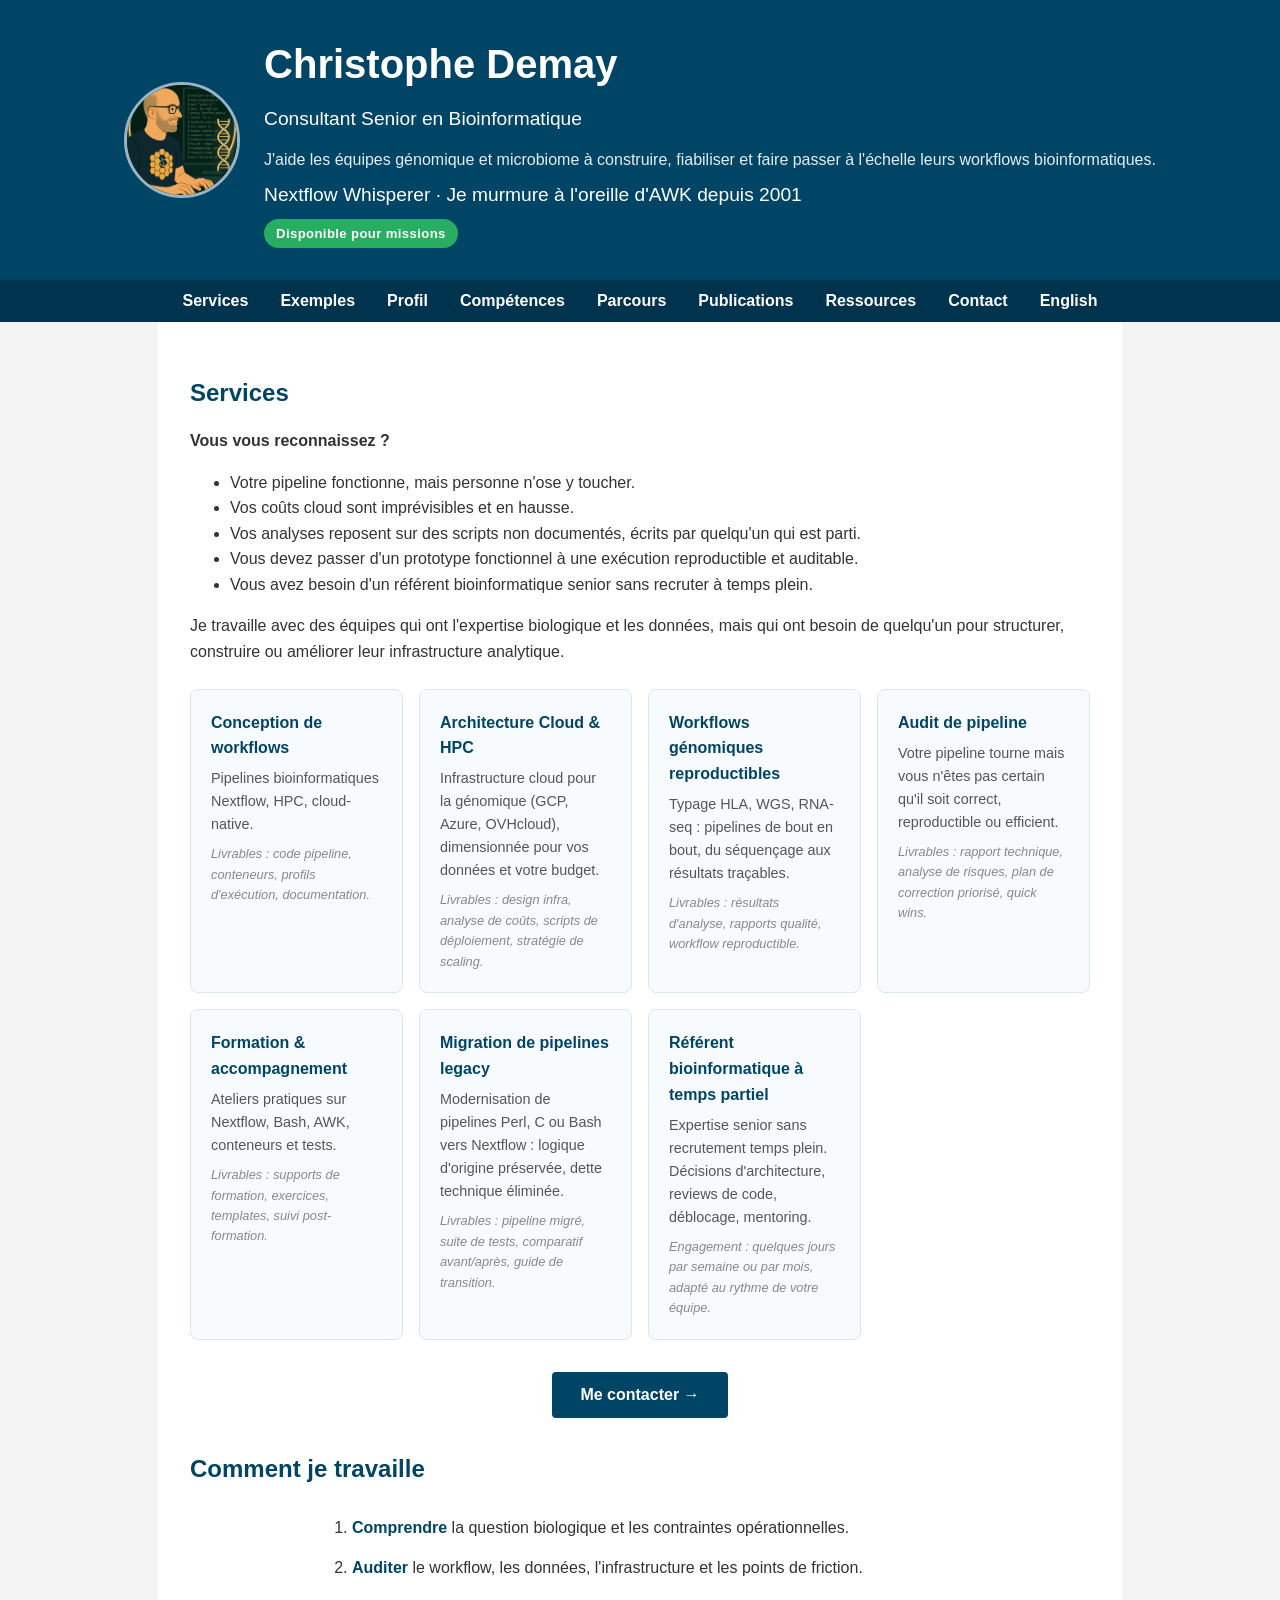
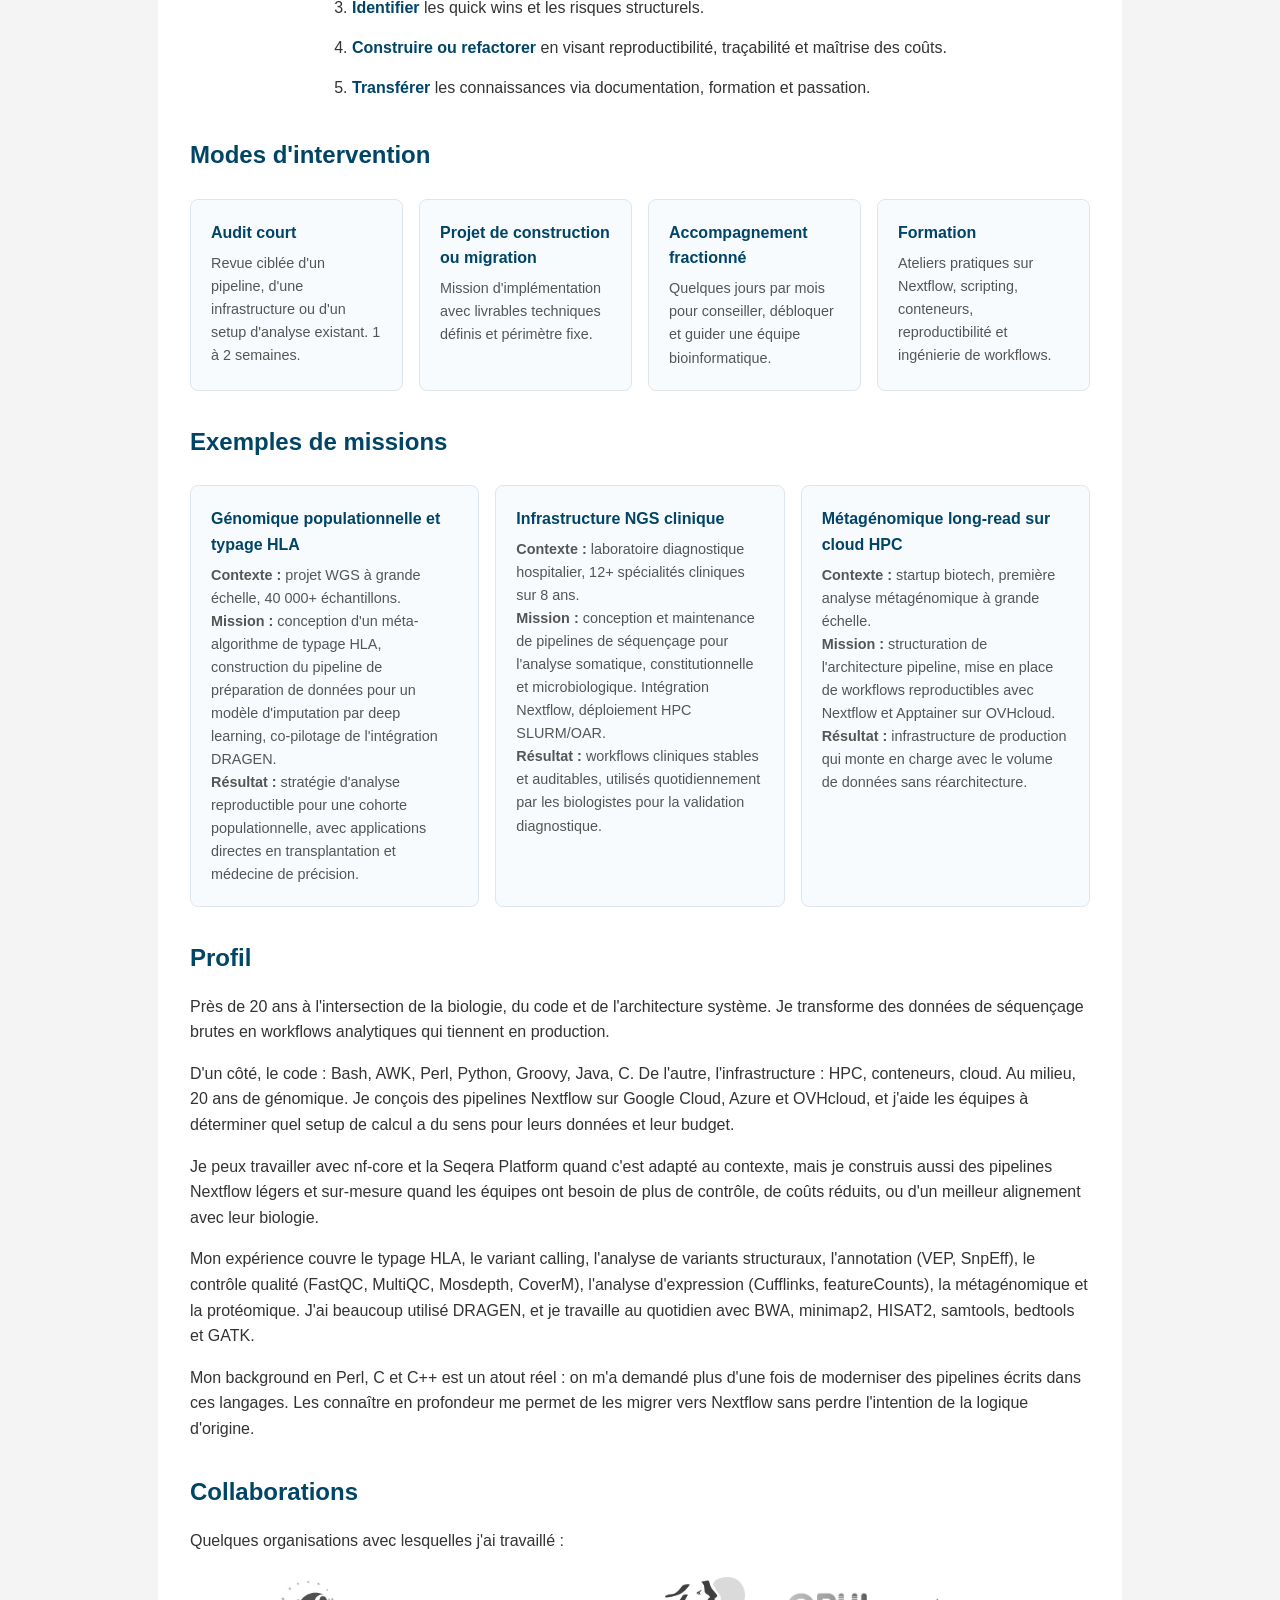
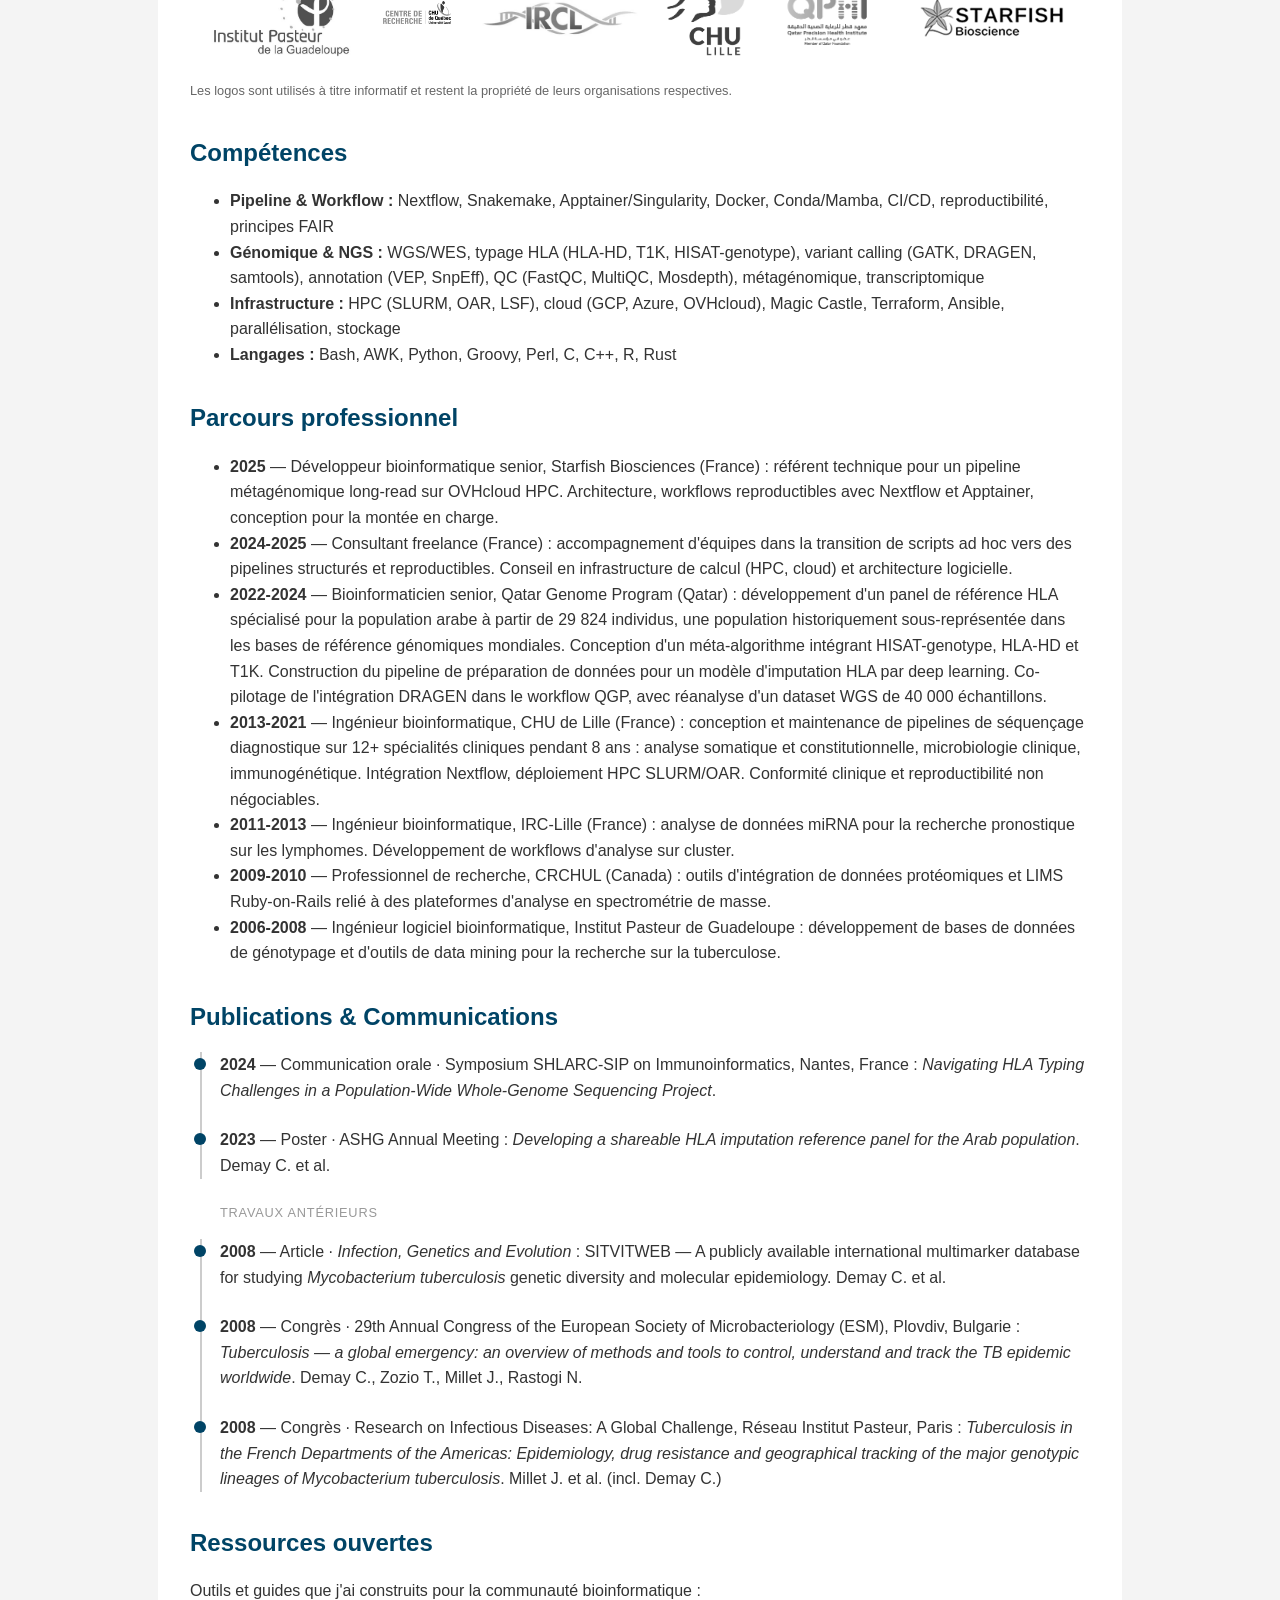
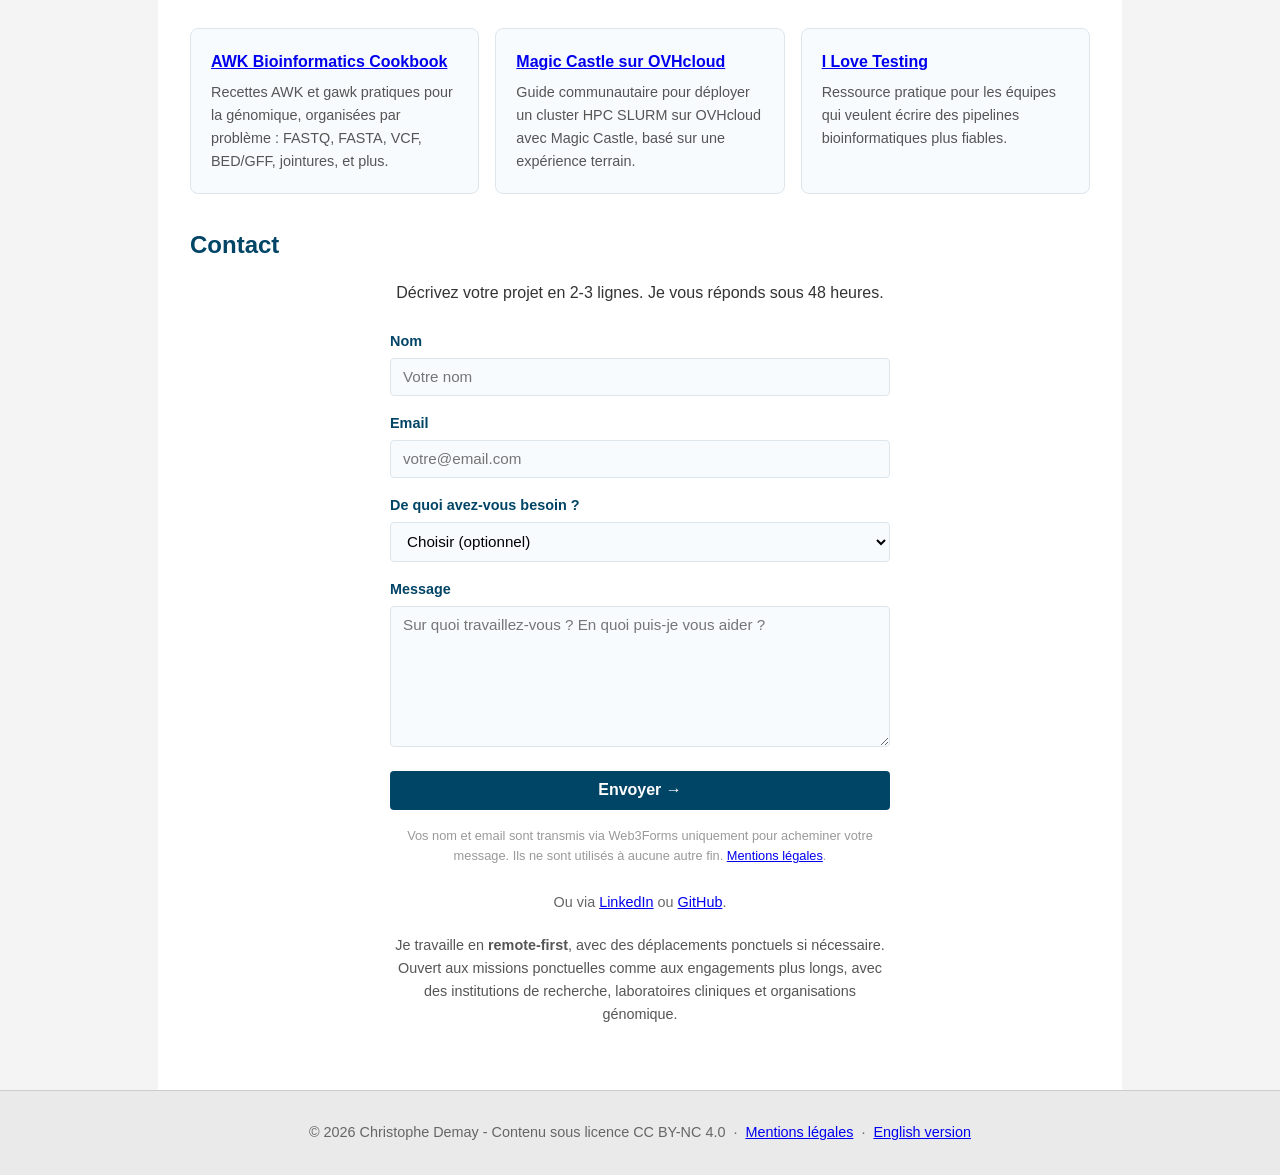
==== commit 81fffdd7: "feat: bring French page to full parity with English version Add JSON-LD, Twitter cards, Google Analy" ====
--- a/fr.html
+++ b/fr.html
@@ -21,6 +21,57 @@
   <meta property="og:description" content="Consultant freelance en bioinformatique : pipelines Nextflow, infrastructure HPC/cloud, audit et accompagnement." />
   <meta property="og:image" content="https://chrstphdm.github.io/images/avatar.png" />
   <meta property="og:locale" content="fr_FR" />
+  <meta name="twitter:card" content="summary" />
+  <meta name="twitter:site" content="@chrstphdm" />
+  <meta name="twitter:creator" content="@chrstphdm" />
+  <meta name="twitter:title" content="Christophe Demay | Consultant Bioinformatique" />
+  <meta name="twitter:description" content="Consultant freelance en bioinformatique : pipelines Nextflow, infrastructure HPC/cloud, audit et accompagnement." />
+  <meta name="twitter:image" content="https://chrstphdm.github.io/images/avatar.png" />
+  <link rel="preconnect" href="https://www.googletagmanager.com" />
+  <script type="application/ld+json">
+  {
+    "@context": "https://schema.org",
+    "@type": "Person",
+    "name": "Christophe Demay",
+    "jobTitle": "Consultant Senior en Bioinformatique",
+    "url": "https://chrstphdm.github.io/fr.html",
+    "image": "https://chrstphdm.github.io/images/avatar.png",
+    "knowsLanguage": ["fr", "en"],
+    "knowsAbout": ["Bioinformatique", "Nextflow", "Typage HLA", "Génomique", "Cloud HPC"],
+    "sameAs": [
+      "https://www.linkedin.com/in/christophedemay",
+      "https://github.com/chrstphdm",
+      "https://x.com/chrstphdm"
+    ],
+    "description": "Expert en pipelines Nextflow, typage HLA, architecture cloud et automatisation de workflows. Près de 20 ans d'expérience en bioinformatique, génomique et diagnostique clinique."
+  }
+  </script>
+  <script data-cookieconsent="ignore">
+    window.dataLayer = window.dataLayer || [];
+    function gtag() {
+      dataLayer.push(arguments);
+    }
+    gtag("consent", "default", {
+      ad_personalization: "denied",
+      ad_storage: "denied",
+      ad_user_data: "denied",
+      analytics_storage: "denied",
+      functionality_storage: "denied",
+      personalization_storage: "denied",
+      security_storage: "granted",
+      wait_for_update: 500,    }
+    );
+    gtag("set", "ads_data_redaction", true);
+    gtag("set", "url_passthrough", false);
+  </script>
+  <!-- Google tag (gtag.js) -->
+  <script async src="https://www.googletagmanager.com/gtag/js?id=G-7VQ4DVCX87" type="text/plain" data-cookieconsent="statistics"></script>
+  <script type="text/plain" data-cookieconsent="statistics">
+    window.dataLayer = window.dataLayer || [];
+    function gtag(){dataLayer.push(arguments);}
+    gtag('js', new Date());
+    gtag('config', 'G-7VQ4DVCX87');
+  </script>
 </head>
 <body>
   <header>
@@ -30,7 +81,7 @@
         <h1>Christophe Demay</h1>
         <p>Consultant Senior en Bioinformatique</p>
         <p class="header-promise">J'aide les équipes génomique et microbiome à construire, fiabiliser et faire passer à l'échelle leurs workflows bioinformatiques.</p>
-        <p>Nextflow Whisperer · AWK Tamer since 2001</p>
+        <p>Nextflow Whisperer · Je murmure à l'oreille d'AWK depuis 2001</p>
         <span class="badge-available">Disponible pour missions</span>
       </div>
     </div>
@@ -41,6 +92,10 @@
       <li><a href="#services">Services</a></li>
       <li><a href="#exemples">Exemples</a></li>
       <li><a href="#profil">Profil</a></li>
+      <li><a href="#competences">Compétences</a></li>
+      <li><a href="#parcours">Parcours</a></li>
+      <li><a href="#publications">Publications</a></li>
+      <li><a href="#ressources">Ressources</a></li>
       <li><a href="#contact">Contact</a></li>
       <li><a href="index.html">English</a></li>
     </ul>
@@ -174,6 +229,78 @@
       <p>
         Mon background en Perl, C et C++ est un atout réel : on m'a demandé plus d'une fois de moderniser des pipelines écrits dans ces langages. Les connaître en profondeur me permet de les migrer vers Nextflow sans perdre l'intention de la logique d'origine.
       </p>
+    </section>
+
+    <section id="collaborations">
+      <h2>Collaborations</h2>
+      <p>Quelques organisations avec lesquelles j'ai travaillé :</p>
+      <div class="logo-grid">
+        <img src="images/LogoIPG_2012.png" alt="Institut Pasteur de la Guadeloupe" loading="lazy" />
+        <img src="images/CRCHU-Logo-LinkedIn-blanc.png" alt="Plateforme de Protéomique du CRCHU de Québec" loading="lazy" />
+        <img src="images/ircl-logo.png" alt="Institut pour la Recherche sur le Cancer de Lille" loading="lazy" />
+        <img src="images/CHU_Lille_Logo.png" alt="CHU de Lille" loading="lazy" />
+        <img src="images/QPHI---WHITE-LOGO_Page_2.png" alt="Qatar Genome Program" loading="lazy" />
+        <img src="images/20240205095912-logo-starfish.png" alt="Starfish Biosciences" loading="lazy" />
+      </div>
+      <p style="font-size: 0.8rem; color: #666;">
+        Les logos sont utilisés à titre informatif et restent la propriété de leurs organisations respectives.
+      </p>
+    </section>
+
+    <section id="competences">
+      <h2>Compétences</h2>
+      <ul>
+        <li><strong>Pipeline & Workflow :</strong> Nextflow, Snakemake, Apptainer/Singularity, Docker, Conda/Mamba, CI/CD, reproductibilité, principes FAIR</li>
+        <li><strong>Génomique & NGS :</strong> WGS/WES, typage HLA (HLA-HD, T1K, HISAT-genotype), variant calling (GATK, DRAGEN, samtools), annotation (VEP, SnpEff), QC (FastQC, MultiQC, Mosdepth), métagénomique, transcriptomique</li>
+        <li><strong>Infrastructure :</strong> HPC (SLURM, OAR, LSF), cloud (GCP, Azure, OVHcloud), Magic Castle, Terraform, Ansible, parallélisation, stockage</li>
+        <li><strong>Langages :</strong> Bash, AWK, Python, Groovy, Perl, C, C++, R, Rust</li>
+      </ul>
+    </section>
+
+    <section id="parcours">
+      <h2>Parcours professionnel</h2>
+      <ul>
+        <li><strong>2025</strong> — Développeur bioinformatique senior, Starfish Biosciences (France) : référent technique pour un pipeline métagénomique long-read sur OVHcloud HPC. Architecture, workflows reproductibles avec Nextflow et Apptainer, conception pour la montée en charge.</li>
+        <li><strong>2024-2025</strong> — Consultant freelance (France) : accompagnement d'équipes dans la transition de scripts ad hoc vers des pipelines structurés et reproductibles. Conseil en infrastructure de calcul (HPC, cloud) et architecture logicielle.</li>
+        <li><strong>2022-2024</strong> — Bioinformaticien senior, Qatar Genome Program (Qatar) : développement d'un panel de référence HLA spécialisé pour la population arabe à partir de 29 824 individus, une population historiquement sous-représentée dans les bases de référence génomiques mondiales. Conception d'un méta-algorithme intégrant HISAT-genotype, HLA-HD et T1K. Construction du pipeline de préparation de données pour un modèle d'imputation HLA par deep learning. Co-pilotage de l'intégration DRAGEN dans le workflow QGP, avec réanalyse d'un dataset WGS de 40 000 échantillons.</li>
+        <li><strong>2013-2021</strong> — Ingénieur bioinformatique, CHU de Lille (France) : conception et maintenance de pipelines de séquençage diagnostique sur 12+ spécialités cliniques pendant 8 ans : analyse somatique et constitutionnelle, microbiologie clinique, immunogénétique. Intégration Nextflow, déploiement HPC SLURM/OAR. Conformité clinique et reproductibilité non négociables.</li>
+        <li><strong>2011-2013</strong> — Ingénieur bioinformatique, IRC-Lille (France) : analyse de données miRNA pour la recherche pronostique sur les lymphomes. Développement de workflows d'analyse sur cluster.</li>
+        <li><strong>2009-2010</strong> — Professionnel de recherche, CRCHUL (Canada) : outils d'intégration de données protéomiques et LIMS Ruby-on-Rails relié à des plateformes d'analyse en spectrométrie de masse.</li>
+        <li><strong>2006-2008</strong> — Ingénieur logiciel bioinformatique, Institut Pasteur de Guadeloupe : développement de bases de données de génotypage et d'outils de data mining pour la recherche sur la tuberculose.</li>
+      </ul>
+    </section>
+
+    <section id="publications">
+      <h2>Publications &amp; Communications</h2>
+      <ul>
+        <li><strong>2024</strong> — Communication orale · Symposium SHLARC-SIP on Immunoinformatics, Nantes, France : <em>Navigating HLA Typing Challenges in a Population-Wide Whole-Genome Sequencing Project</em>.</li>
+        <li><strong>2023</strong> — Poster · ASHG Annual Meeting : <em>Developing a shareable HLA imputation reference panel for the Arab population</em>. Demay C. et al.</li>
+      </ul>
+      <p class="publications-earlier">Travaux antérieurs</p>
+      <ul>
+        <li><strong>2008</strong> — Article · <em>Infection, Genetics and Evolution</em> : SITVITWEB — A publicly available international multimarker database for studying <em>Mycobacterium tuberculosis</em> genetic diversity and molecular epidemiology. Demay C. et al.</li>
+        <li><strong>2008</strong> — Congrès · 29th Annual Congress of the European Society of Microbacteriology (ESM), Plovdiv, Bulgarie : <em>Tuberculosis — a global emergency: an overview of methods and tools to control, understand and track the TB epidemic worldwide</em>. Demay C., Zozio T., Millet J., Rastogi N.</li>
+        <li><strong>2008</strong> — Congrès · Research on Infectious Diseases: A Global Challenge, Réseau Institut Pasteur, Paris : <em>Tuberculosis in the French Departments of the Americas: Epidemiology, drug resistance and geographical tracking of the major genotypic lineages of Mycobacterium tuberculosis</em>. Millet J. et al. (incl. Demay C.)</li>
+      </ul>
+    </section>
+
+    <section id="ressources">
+      <h2>Ressources ouvertes</h2>
+      <p>Outils et guides que j'ai construits pour la communauté bioinformatique :</p>
+      <div class="service-cards">
+        <div class="card">
+          <h3><a href="https://chrstphdm.github.io/awk-bioinfo-cookbook/" target="_blank" rel="noopener noreferrer">AWK Bioinformatics Cookbook</a></h3>
+          <p>Recettes AWK et gawk pratiques pour la génomique, organisées par problème : FASTQ, FASTA, VCF, BED/GFF, jointures, et plus.</p>
+        </div>
+        <div class="card">
+          <h3><a href="https://chrstphdm.github.io/magic-castle-ovhcloud/" target="_blank" rel="noopener noreferrer">Magic Castle sur OVHcloud</a></h3>
+          <p>Guide communautaire pour déployer un cluster HPC SLURM sur OVHcloud avec Magic Castle, basé sur une expérience terrain.</p>
+        </div>
+        <div class="card">
+          <h3><a href="https://chrstphdm.github.io/ilovetesting/" target="_blank" rel="noopener noreferrer">I Love Testing</a></h3>
+          <p>Ressource pratique pour les équipes qui veulent écrire des pipelines bioinformatiques plus fiables.</p>
+        </div>
+      </div>
     </section>
 
     <section id="contact">
--- a/style.css
+++ b/style.css
@@ -259,10 +259,12 @@
   padding: 0.65rem 1.75rem;
   background: #004466;
   color: #fff;
+  border: none;
   border-radius: 4px;
   text-decoration: none;
   font-weight: 600;
   font-size: 1rem;
+  cursor: pointer;
   transition: background 0.2s;
 }
 
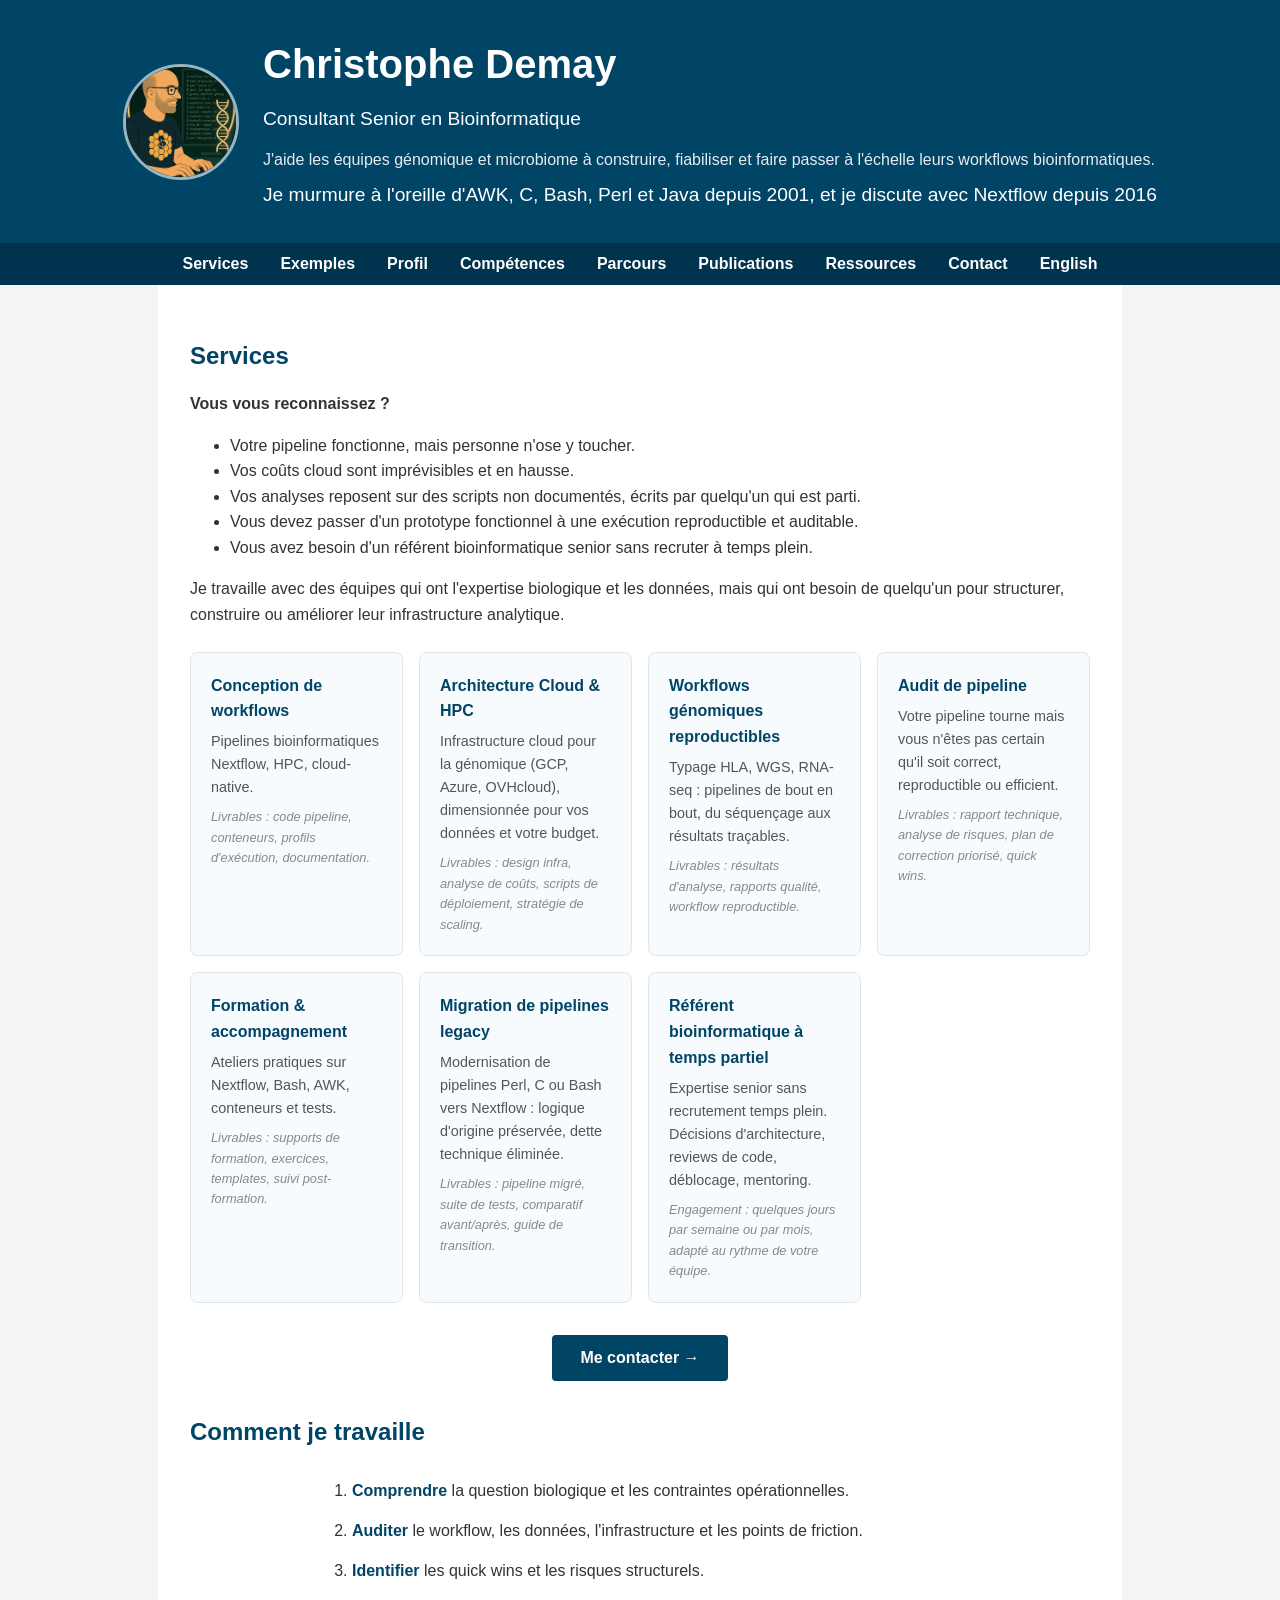
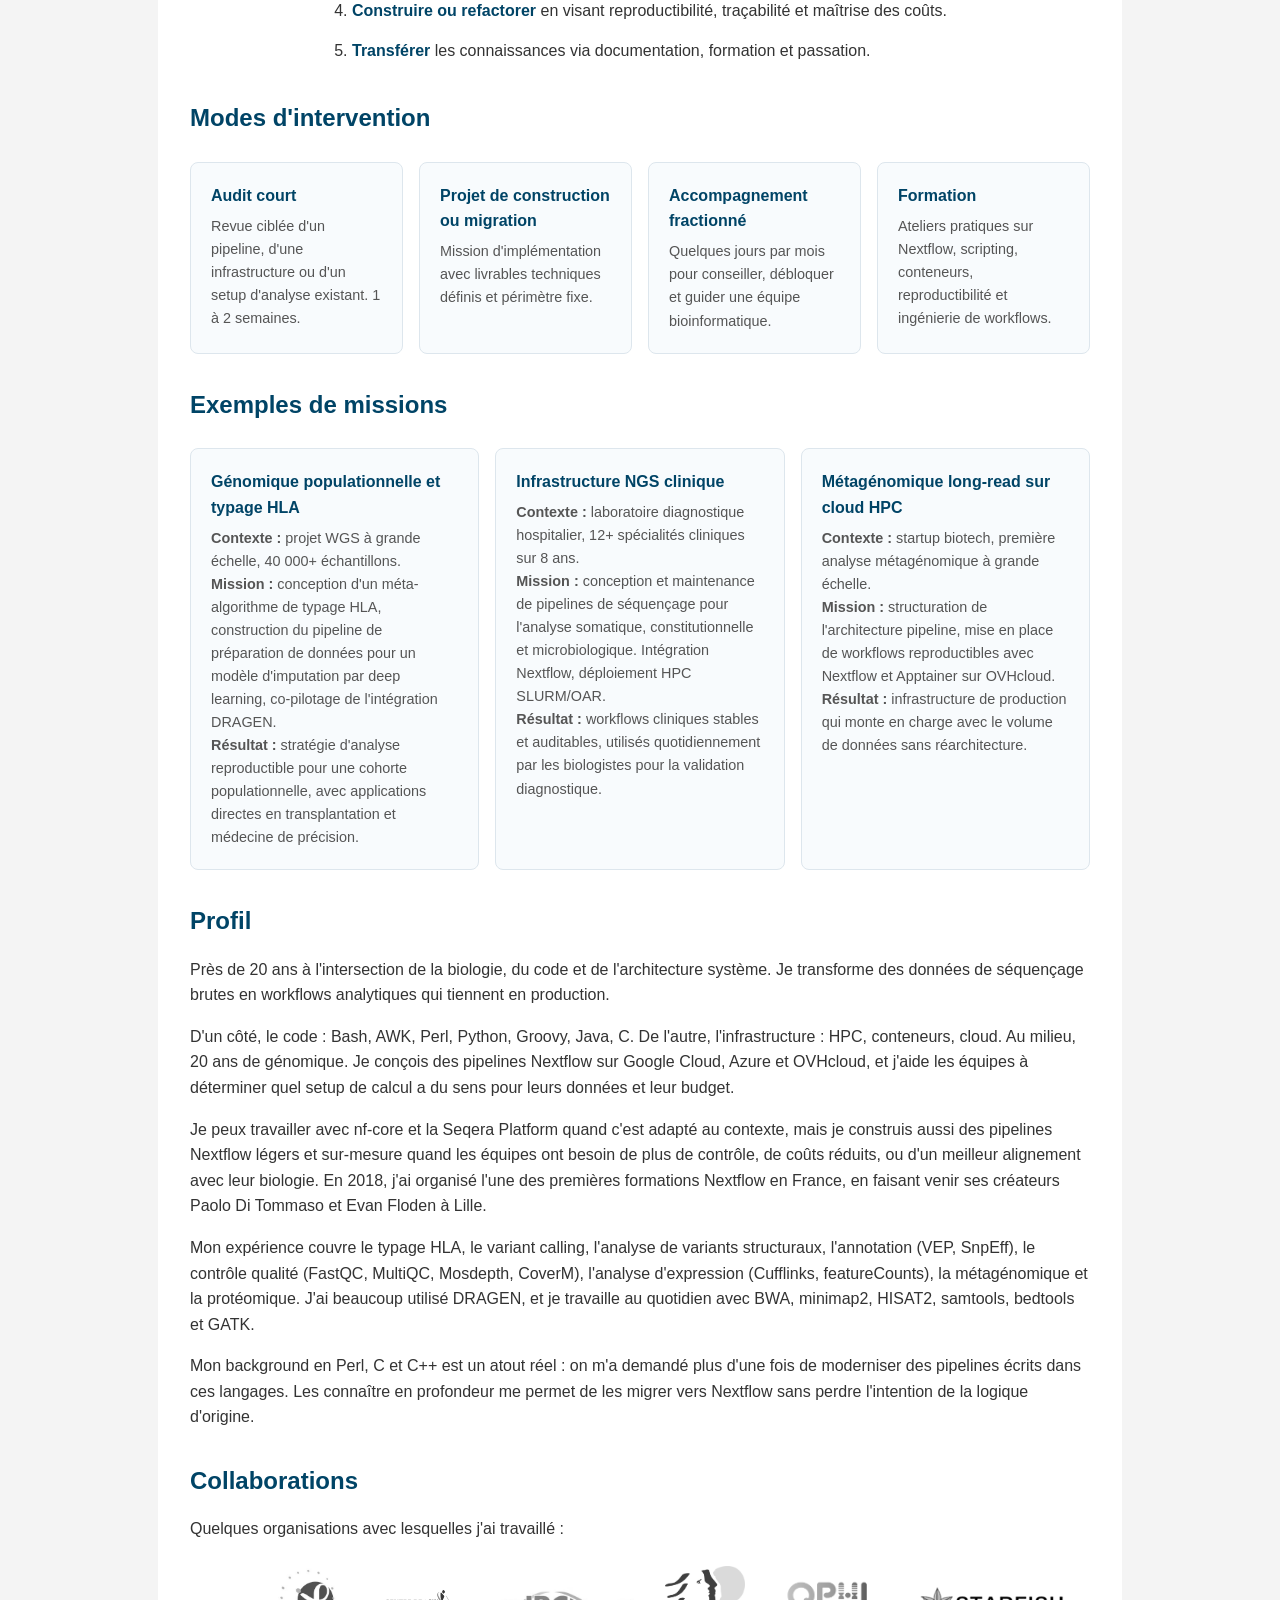
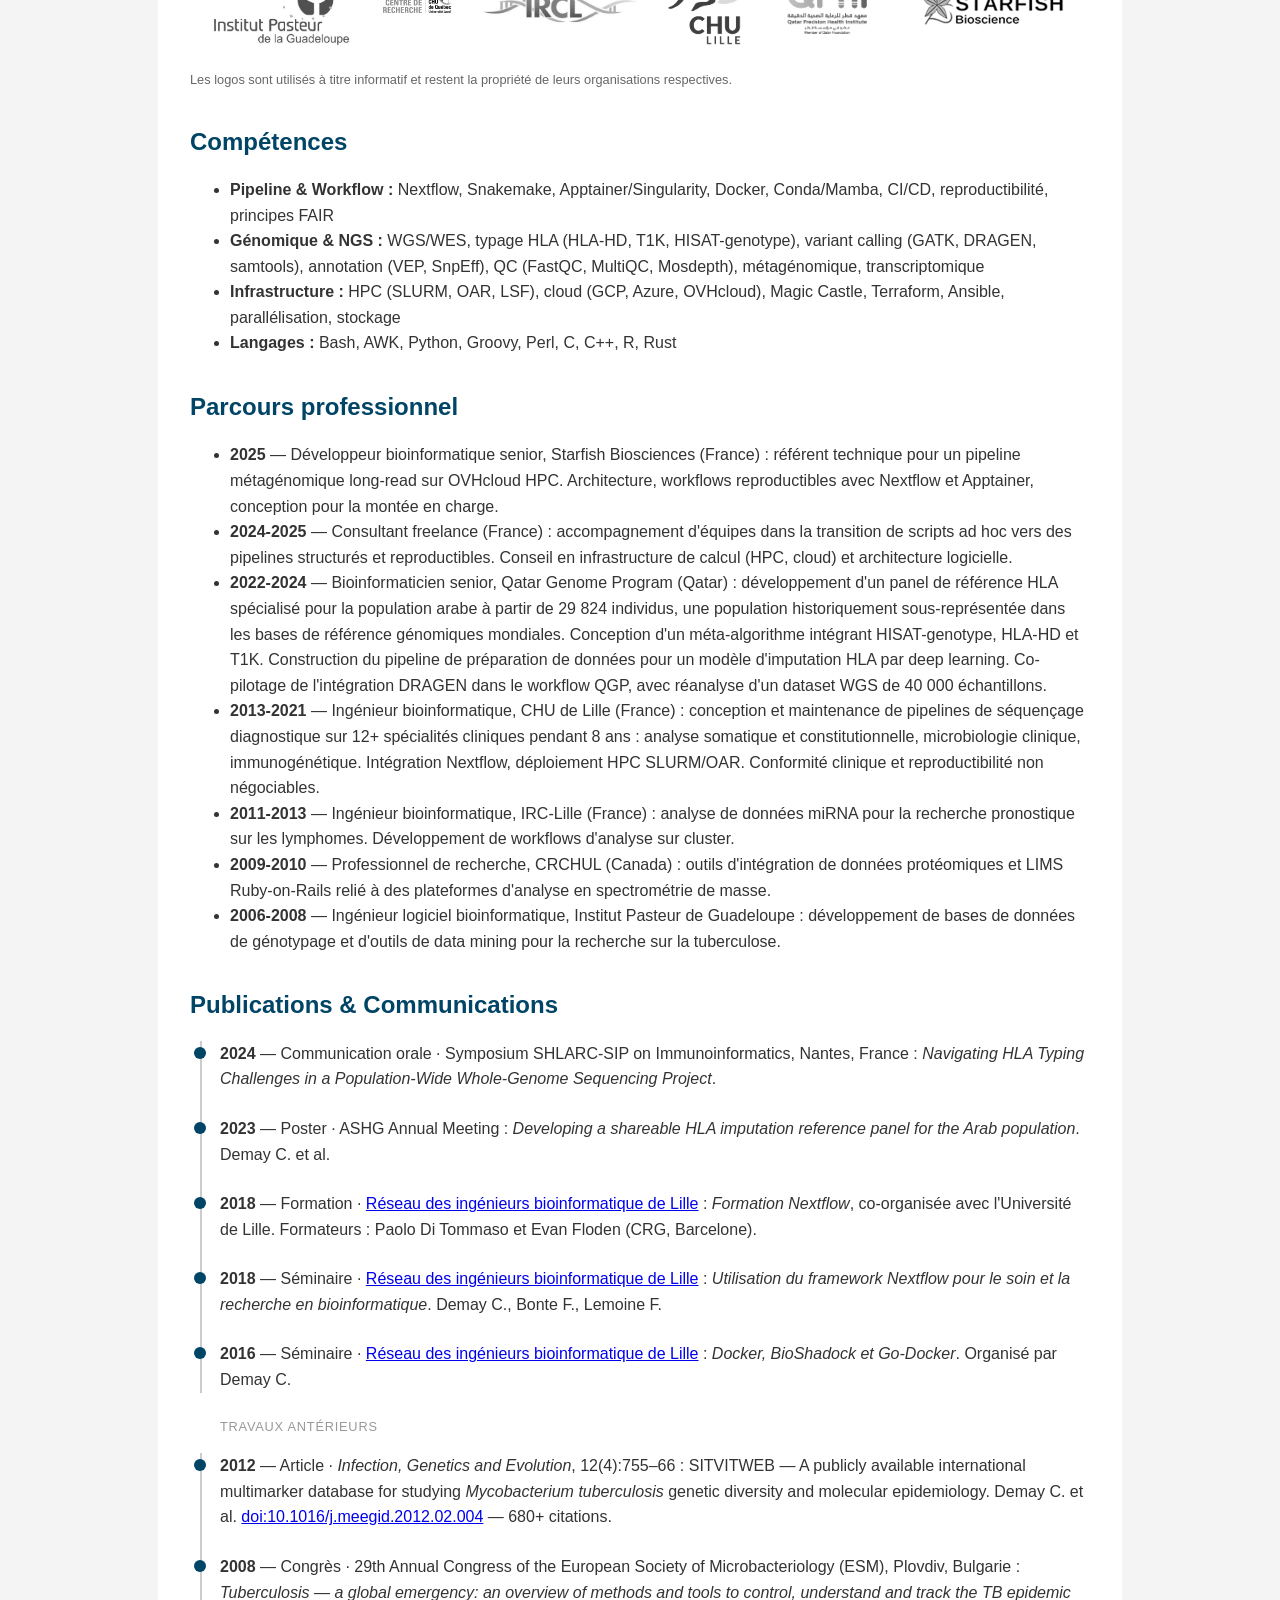
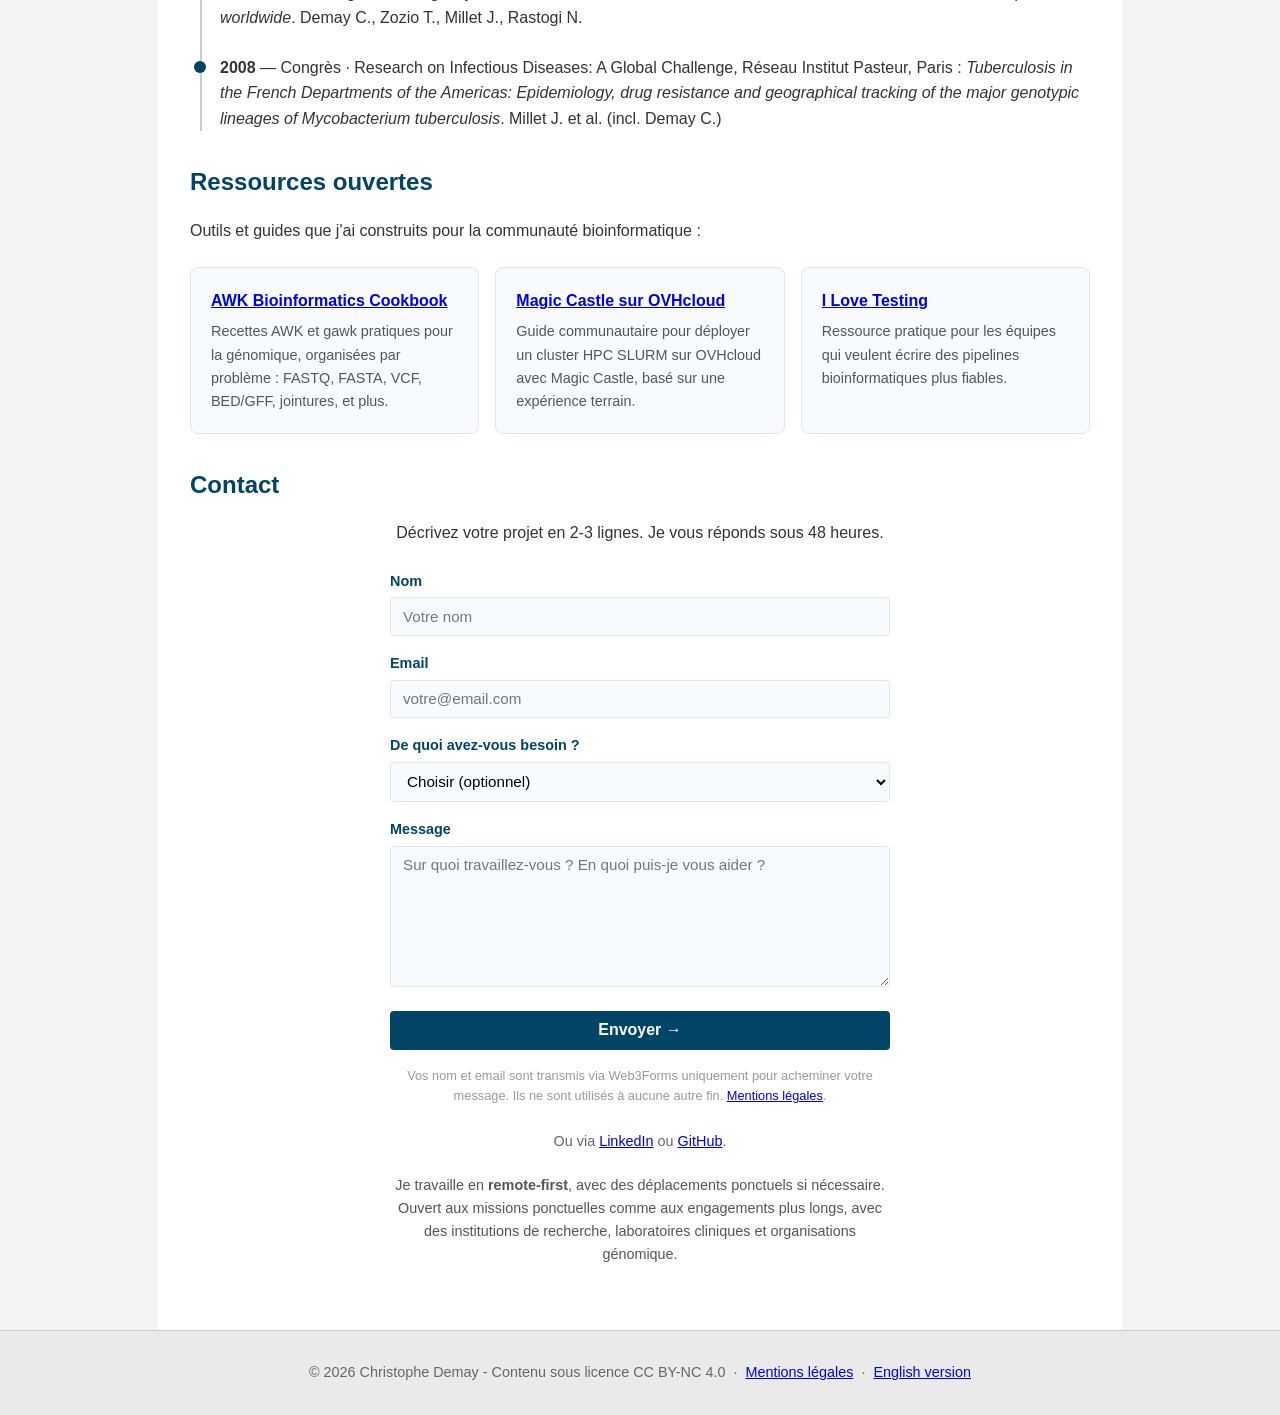
==== commit e827beb6: "feat: remove availability badges, update taglines, add BiLille events and SITVITWEB DOI" ====
--- a/fr.html
+++ b/fr.html
@@ -81,8 +81,7 @@
         <h1>Christophe Demay</h1>
         <p>Consultant Senior en Bioinformatique</p>
         <p class="header-promise">J'aide les équipes génomique et microbiome à construire, fiabiliser et faire passer à l'échelle leurs workflows bioinformatiques.</p>
-        <p>Nextflow Whisperer · Je murmure à l'oreille d'AWK depuis 2001</p>
-        <span class="badge-available">Disponible pour missions</span>
+        <p>Je murmure à l'oreille d'AWK, C, Bash, Perl et Java depuis 2001, et je discute avec Nextflow depuis 2016</p>
       </div>
     </div>
   </header>
@@ -221,7 +220,7 @@
         D'un côté, le code : Bash, AWK, Perl, Python, Groovy, Java, C. De l'autre, l'infrastructure : HPC, conteneurs, cloud. Au milieu, 20 ans de génomique. Je conçois des pipelines Nextflow sur Google Cloud, Azure et OVHcloud, et j'aide les équipes à déterminer quel setup de calcul a du sens pour leurs données et leur budget.
       </p>
       <p>
-        Je peux travailler avec nf-core et la Seqera Platform quand c'est adapté au contexte, mais je construis aussi des pipelines Nextflow légers et sur-mesure quand les équipes ont besoin de plus de contrôle, de coûts réduits, ou d'un meilleur alignement avec leur biologie.
+        Je peux travailler avec nf-core et la Seqera Platform quand c'est adapté au contexte, mais je construis aussi des pipelines Nextflow légers et sur-mesure quand les équipes ont besoin de plus de contrôle, de coûts réduits, ou d'un meilleur alignement avec leur biologie. En 2018, j'ai organisé l'une des premières formations Nextflow en France, en faisant venir ses créateurs Paolo Di Tommaso et Evan Floden à Lille.
       </p>
       <p>
         Mon expérience couvre le typage HLA, le variant calling, l'analyse de variants structuraux, l'annotation (VEP, SnpEff), le contrôle qualité (FastQC, MultiQC, Mosdepth, CoverM), l'analyse d'expression (Cufflinks, featureCounts), la métagénomique et la protéomique. J'ai beaucoup utilisé DRAGEN, et je travaille au quotidien avec BWA, minimap2, HISAT2, samtools, bedtools et GATK.
@@ -275,10 +274,13 @@
       <ul>
         <li><strong>2024</strong> — Communication orale · Symposium SHLARC-SIP on Immunoinformatics, Nantes, France : <em>Navigating HLA Typing Challenges in a Population-Wide Whole-Genome Sequencing Project</em>.</li>
         <li><strong>2023</strong> — Poster · ASHG Annual Meeting : <em>Developing a shareable HLA imputation reference panel for the Arab population</em>. Demay C. et al.</li>
+        <li><strong>2018</strong> — Formation · <a href="https://bilille.univ-lille.fr/scientific-events/lille-bioinformatics-engineers-network" target="_blank" rel="noopener noreferrer">Réseau des ingénieurs bioinformatique de Lille</a> : <em>Formation Nextflow</em>, co-organisée avec l'Université de Lille. Formateurs : Paolo Di Tommaso et Evan Floden (CRG, Barcelone).</li>
+        <li><strong>2018</strong> — Séminaire · <a href="https://bilille.univ-lille.fr/scientific-events/lille-bioinformatics-engineers-network" target="_blank" rel="noopener noreferrer">Réseau des ingénieurs bioinformatique de Lille</a> : <em>Utilisation du framework Nextflow pour le soin et la recherche en bioinformatique</em>. Demay C., Bonte F., Lemoine F.</li>
+        <li><strong>2016</strong> — Séminaire · <a href="https://bilille.univ-lille.fr/scientific-events/lille-bioinformatics-engineers-network" target="_blank" rel="noopener noreferrer">Réseau des ingénieurs bioinformatique de Lille</a> : <em>Docker, BioShadock et Go-Docker</em>. Organisé par Demay C.</li>
       </ul>
       <p class="publications-earlier">Travaux antérieurs</p>
       <ul>
-        <li><strong>2008</strong> — Article · <em>Infection, Genetics and Evolution</em> : SITVITWEB — A publicly available international multimarker database for studying <em>Mycobacterium tuberculosis</em> genetic diversity and molecular epidemiology. Demay C. et al.</li>
+        <li><strong>2012</strong> — Article · <em>Infection, Genetics and Evolution</em>, 12(4):755–66 : SITVITWEB — A publicly available international multimarker database for studying <em>Mycobacterium tuberculosis</em> genetic diversity and molecular epidemiology. Demay C. et al. <a href="https://doi.org/10.1016/j.meegid.2012.02.004" target="_blank" rel="noopener noreferrer">doi:10.1016/j.meegid.2012.02.004</a> — 680+ citations.</li>
         <li><strong>2008</strong> — Congrès · 29th Annual Congress of the European Society of Microbacteriology (ESM), Plovdiv, Bulgarie : <em>Tuberculosis — a global emergency: an overview of methods and tools to control, understand and track the TB epidemic worldwide</em>. Demay C., Zozio T., Millet J., Rastogi N.</li>
         <li><strong>2008</strong> — Congrès · Research on Infectious Diseases: A Global Challenge, Réseau Institut Pasteur, Paris : <em>Tuberculosis in the French Departments of the Americas: Epidemiology, drug resistance and geographical tracking of the major genotypic lineages of Mycobacterium tuberculosis</em>. Millet J. et al. (incl. Demay C.)</li>
       </ul>
